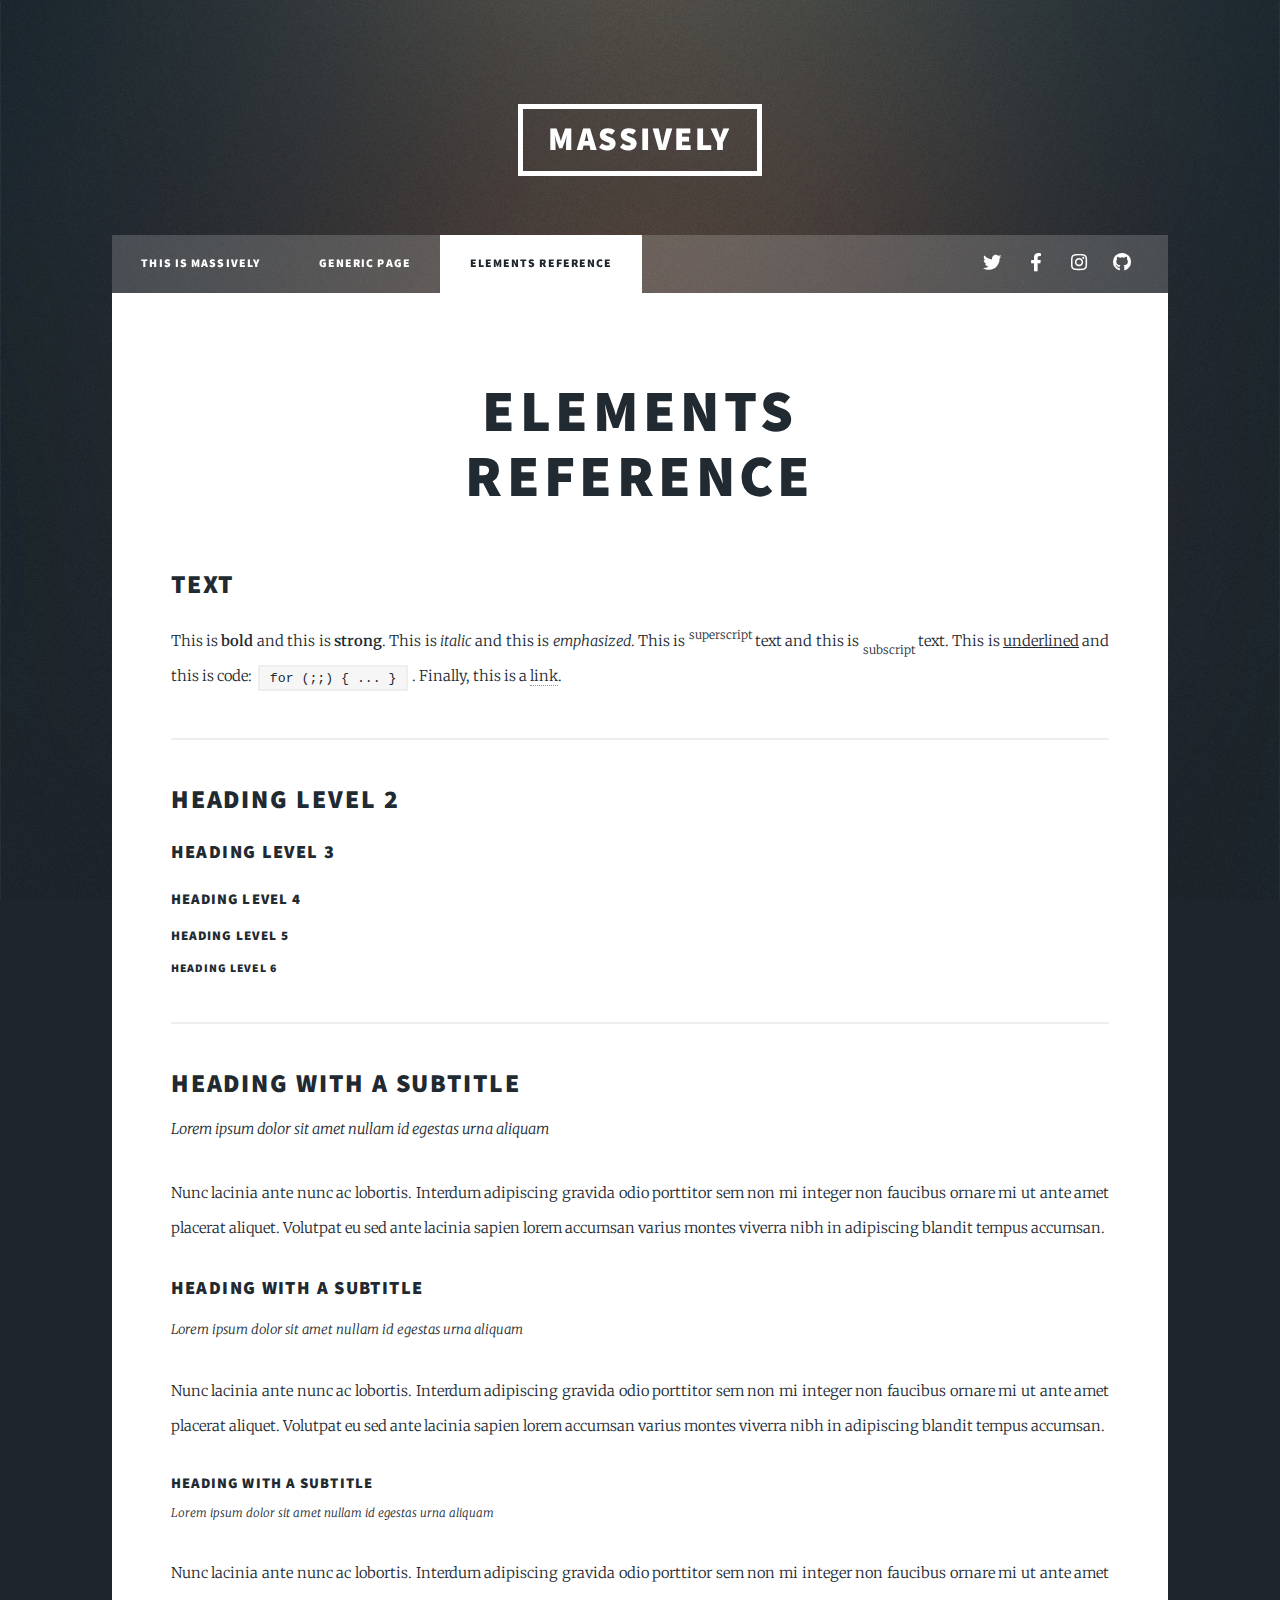
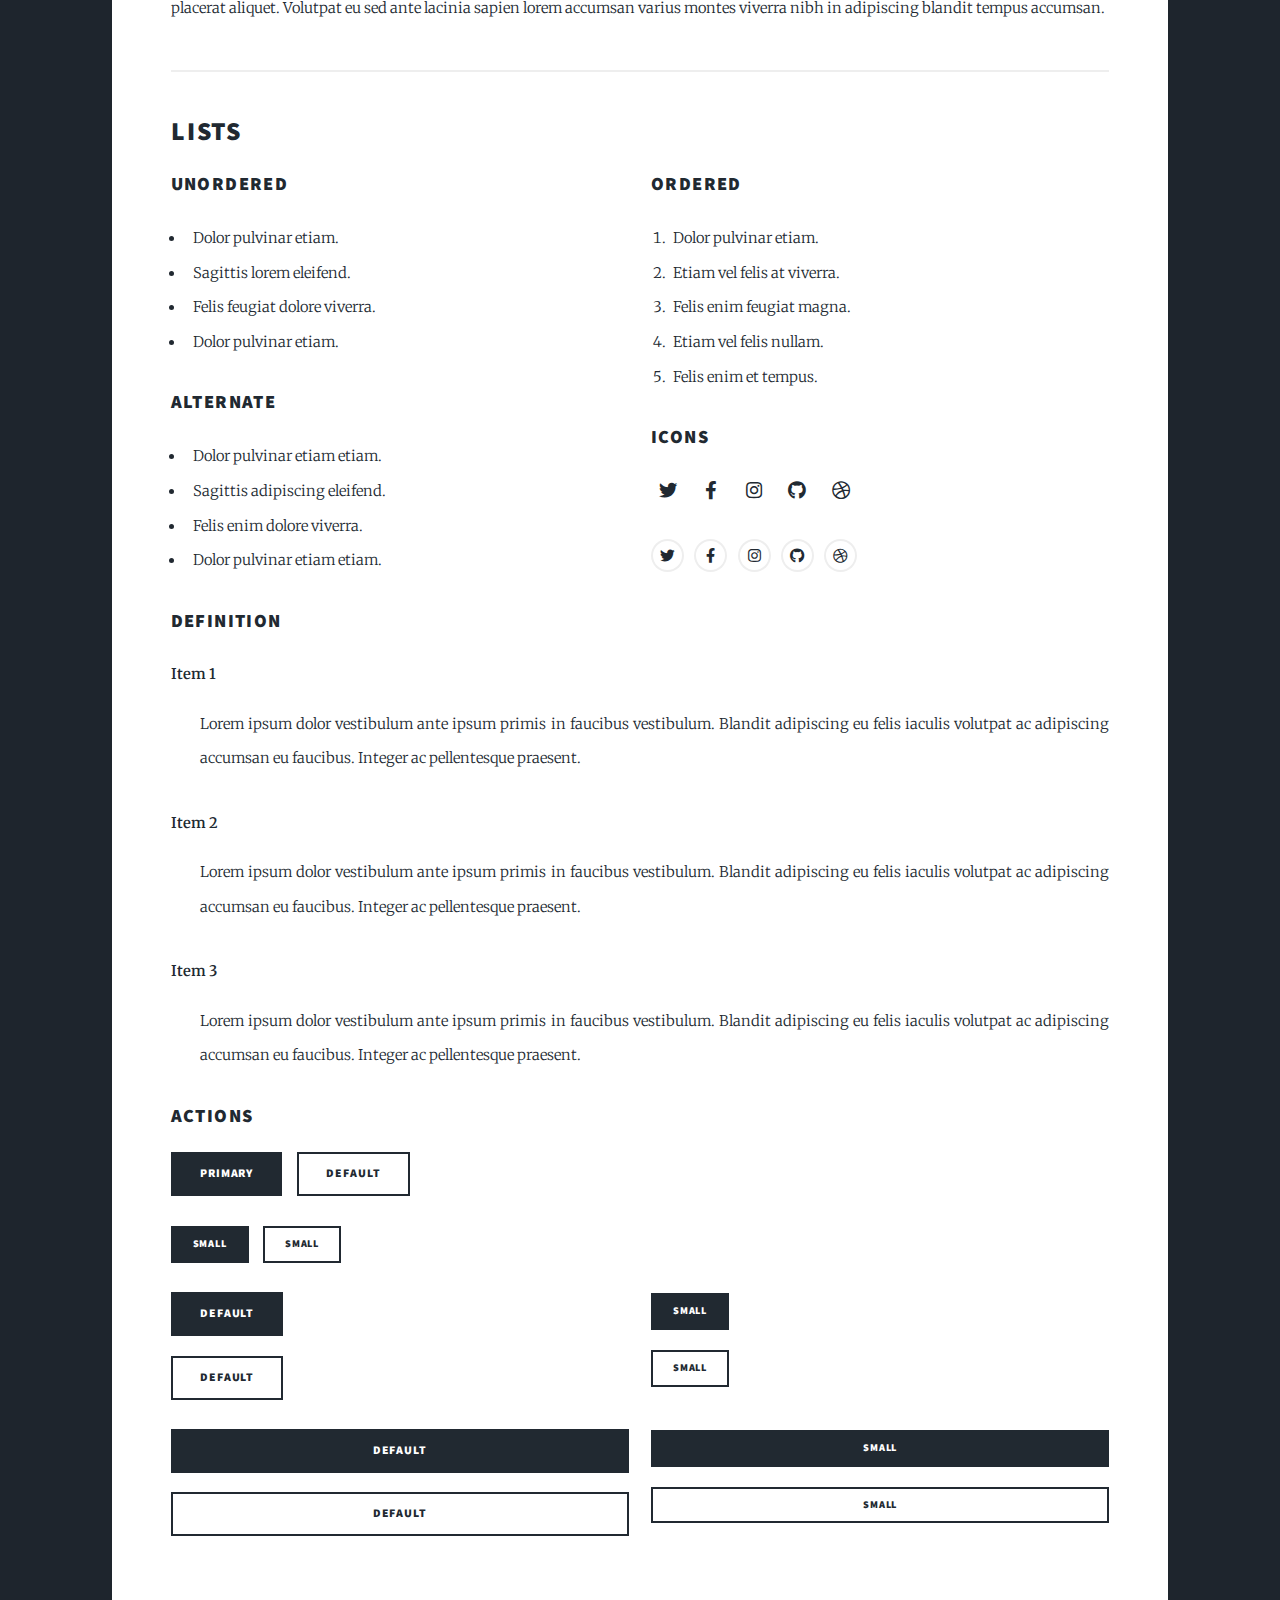
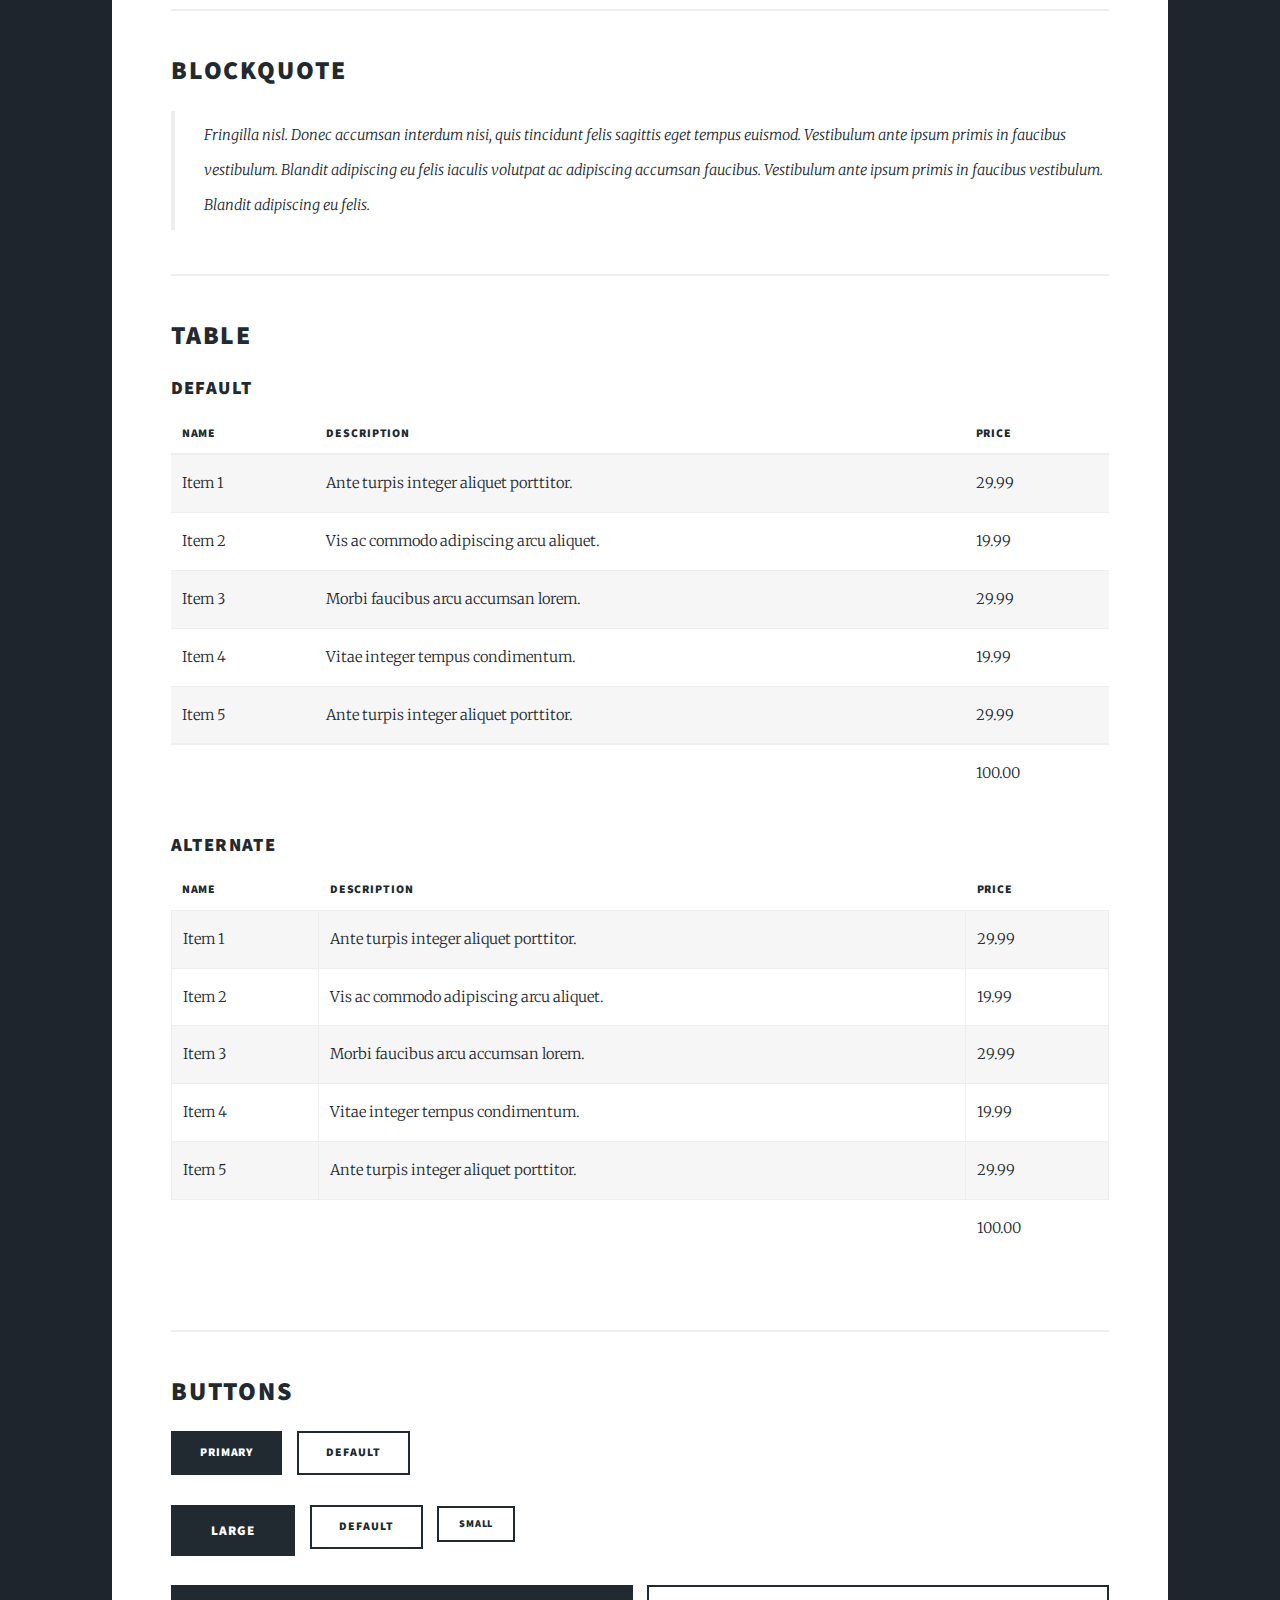
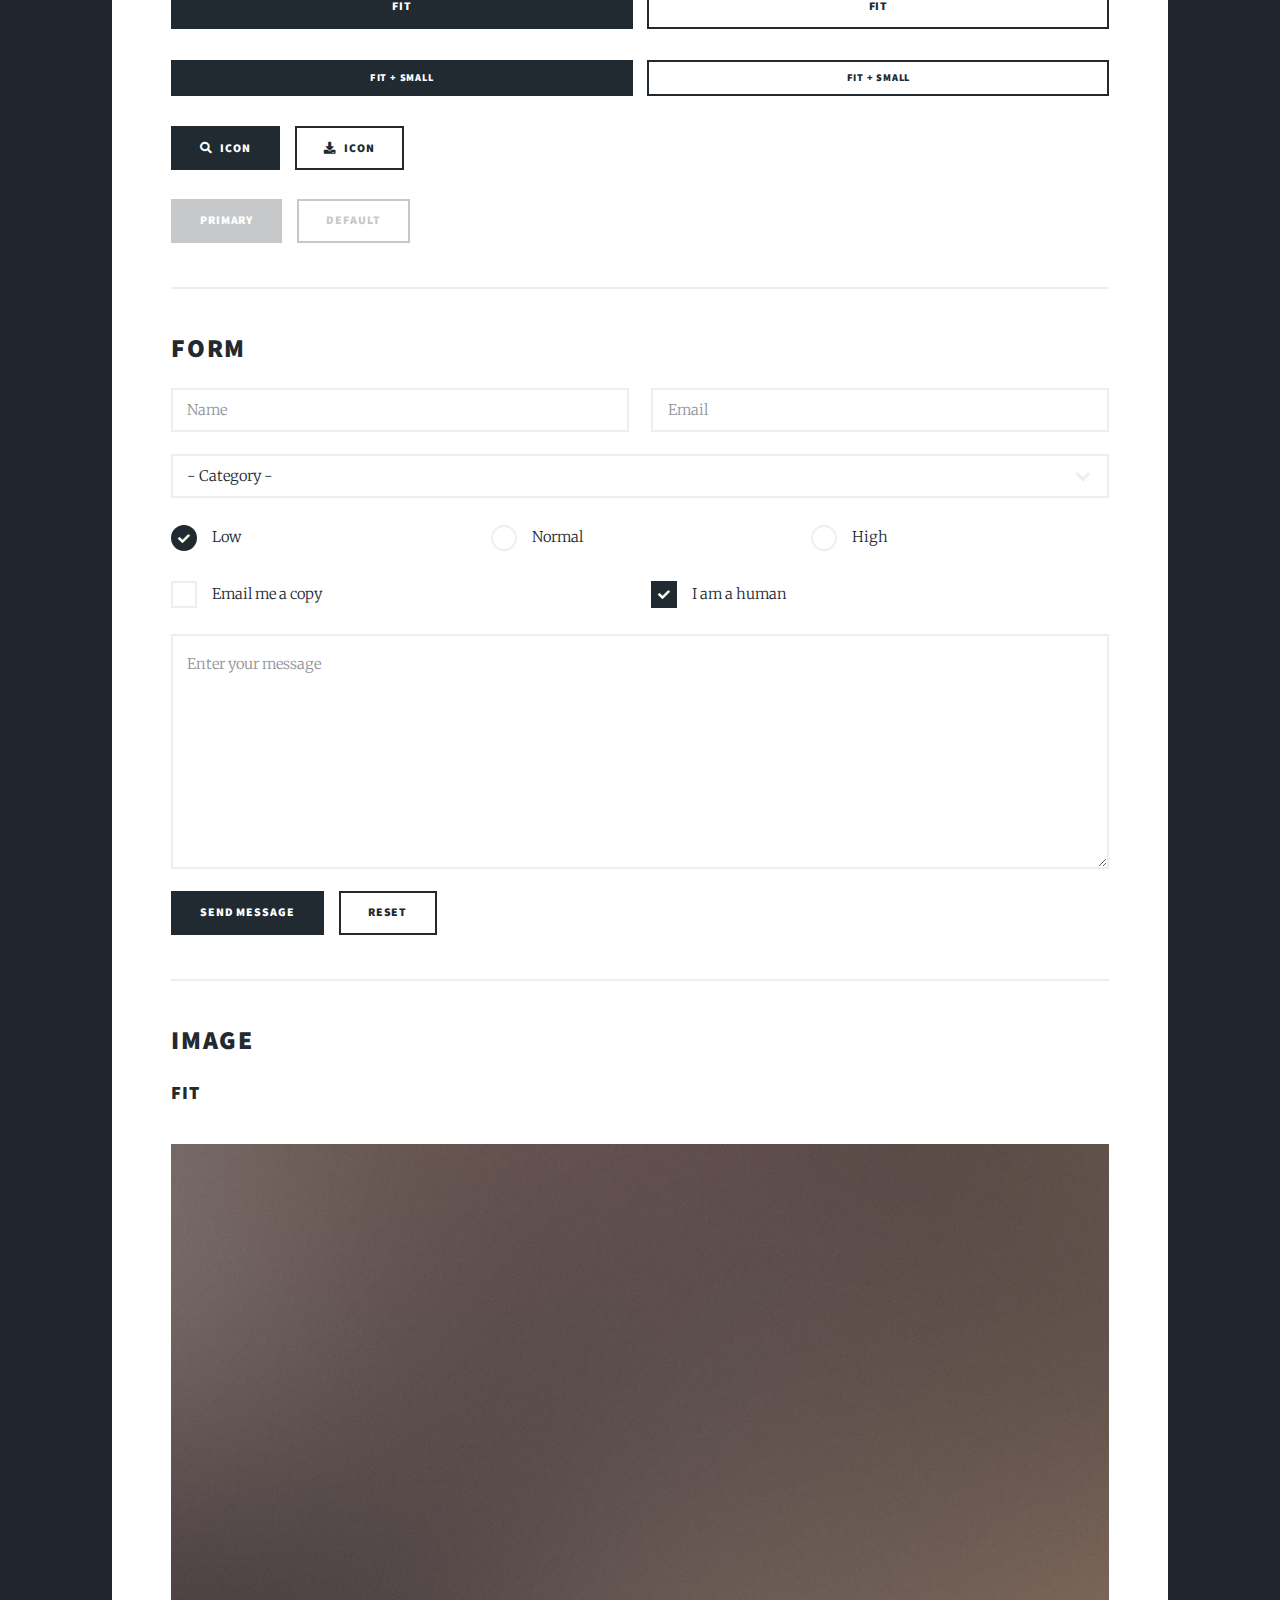
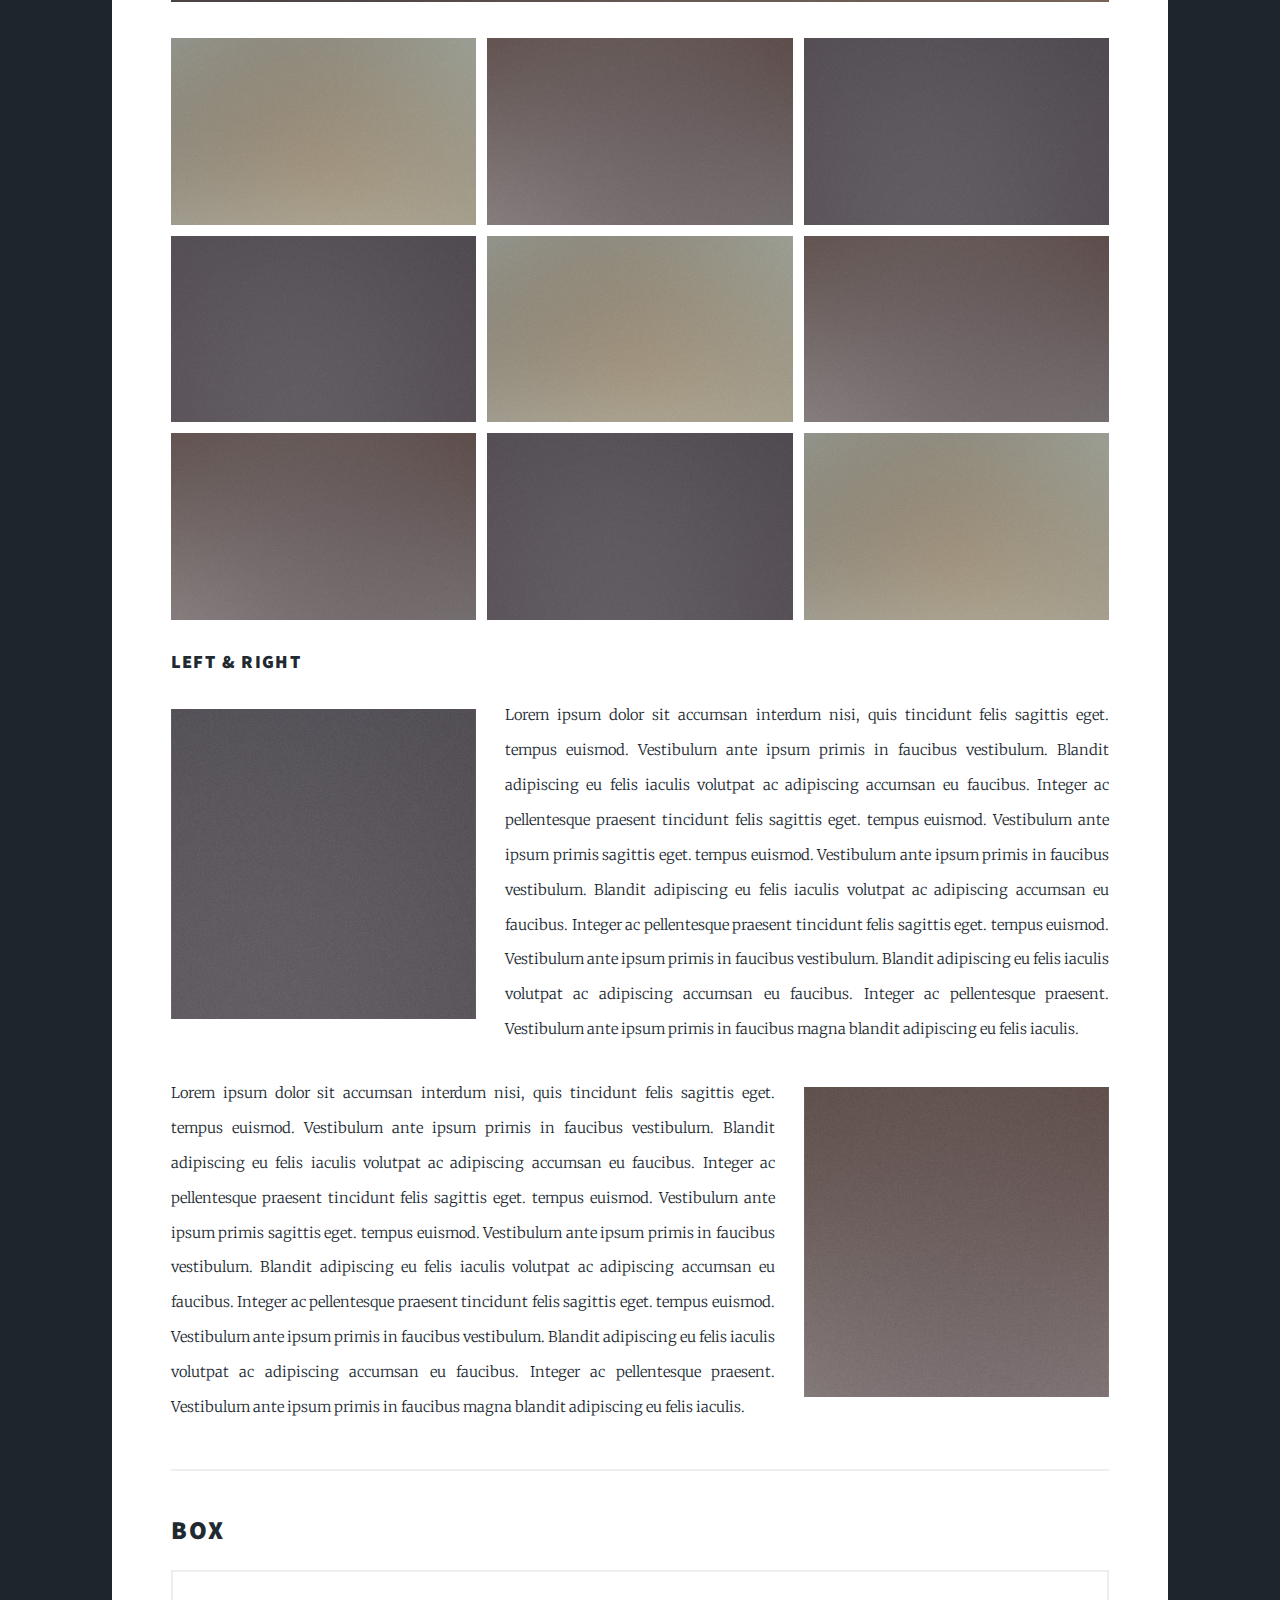
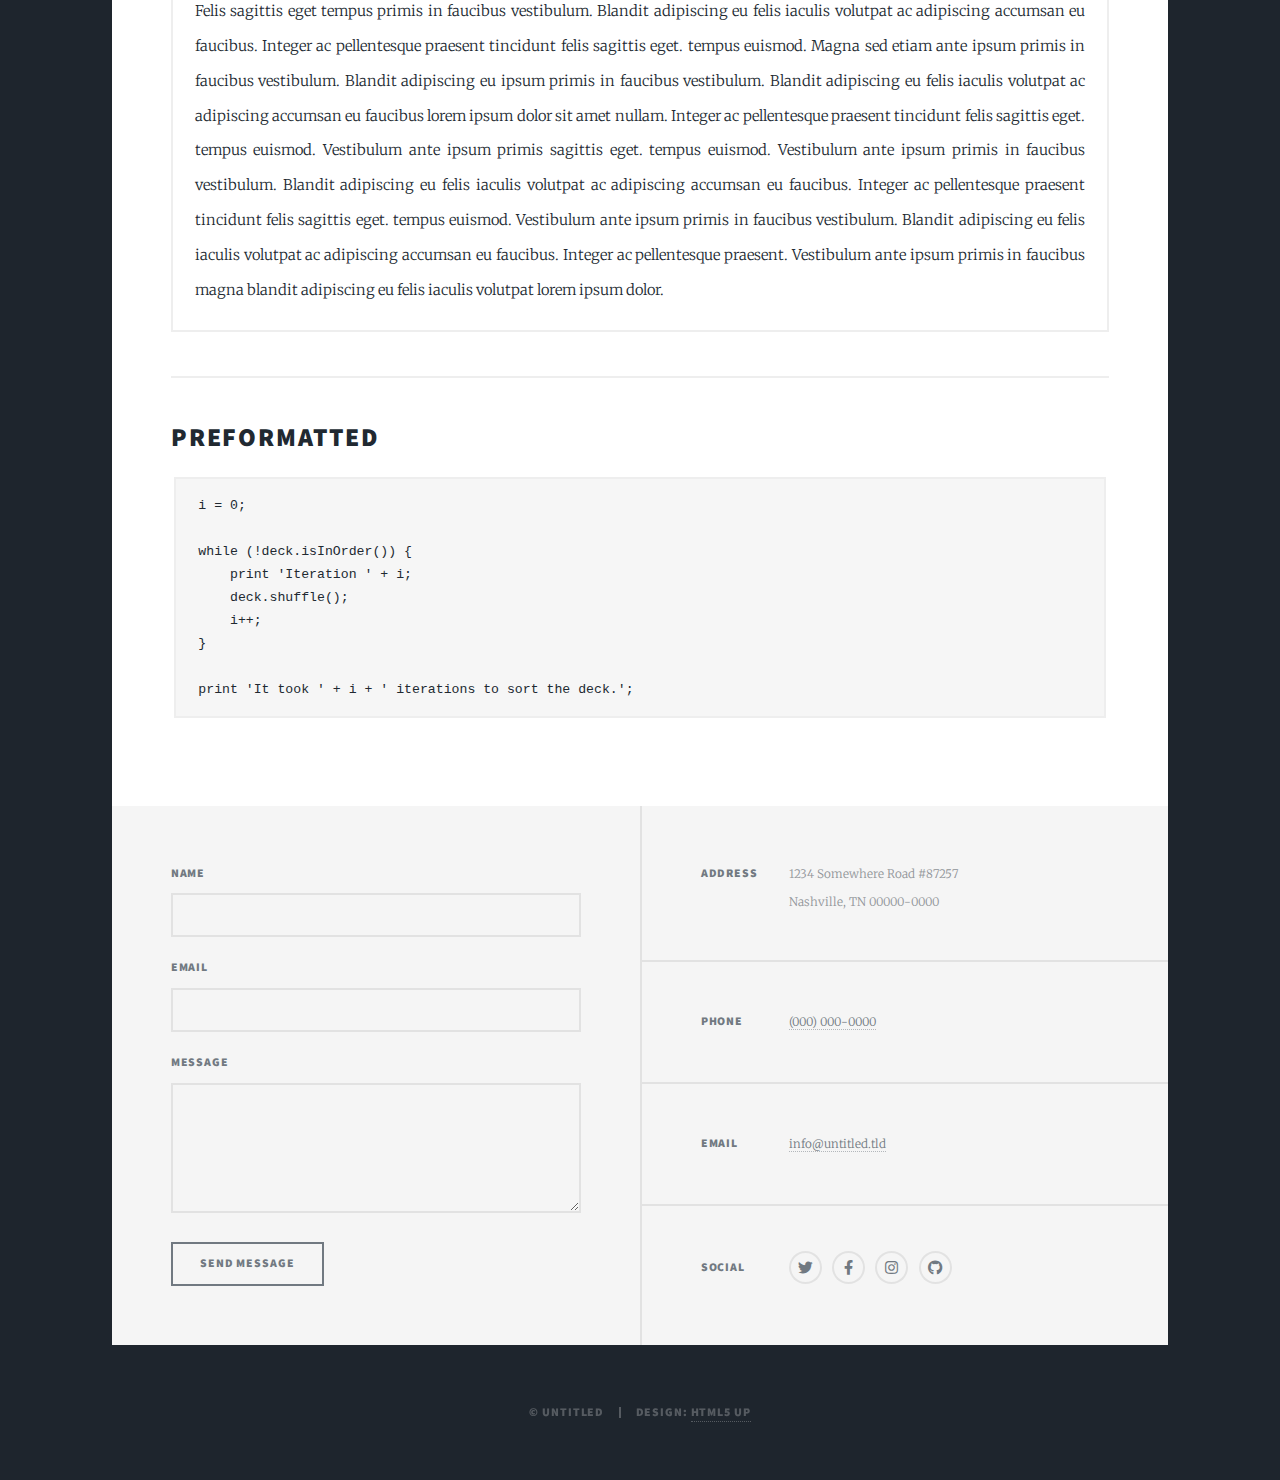
==== elements.html @ 47f7862e "Portfolio" ====
<!DOCTYPE HTML>
<!--
	Massively by HTML5 UP
	html5up.net | @ajlkn
	Free for personal and commercial use under the CCA 3.0 license (html5up.net/license)
-->
<html>
	<head>
		<title>Elements Reference - Massively by HTML5 UP</title>
		<meta charset="utf-8" />
		<meta name="viewport" content="width=device-width, initial-scale=1, user-scalable=no" />
		<link rel="stylesheet" href="assets/css/main.css" />
		<noscript><link rel="stylesheet" href="assets/css/noscript.css" /></noscript>
	</head>
	<body class="is-preload">

		<!-- Wrapper -->
			<div id="wrapper">

				<!-- Header -->
					<header id="header">
						<a href="index.html" class="logo">Massively</a>
					</header>

				<!-- Nav -->
					<nav id="nav">
						<ul class="links">
							<li><a href="index.html">This is Massively</a></li>
							<li><a href="generic.html">Generic Page</a></li>
							<li class="active"><a href="elements.html">Elements Reference</a></li>
						</ul>
						<ul class="icons">
							<li><a href="#" class="icon brands fa-twitter"><span class="label">Twitter</span></a></li>
							<li><a href="#" class="icon brands fa-facebook-f"><span class="label">Facebook</span></a></li>
							<li><a href="#" class="icon brands fa-instagram"><span class="label">Instagram</span></a></li>
							<li><a href="#" class="icon brands fa-github"><span class="label">GitHub</span></a></li>
						</ul>
					</nav>

				<!-- Main -->
					<div id="main">

						<!-- Post -->
							<section class="post">
								<header class="major">
									<h1>Elements<br />
									Reference</h1>
								</header>

								<!-- Text stuff -->
									<h2>Text</h2>
									<p>This is <b>bold</b> and this is <strong>strong</strong>. This is <i>italic</i> and this is <em>emphasized</em>.
									This is <sup>superscript</sup> text and this is <sub>subscript</sub> text.
									This is <u>underlined</u> and this is code: <code>for (;;) { ... }</code>.
									Finally, this is a <a href="#">link</a>.</p>
									<hr />
									<h2>Heading Level 2</h2>
									<h3>Heading Level 3</h3>
									<h4>Heading Level 4</h4>
									<h5>Heading Level 5</h5>
									<h6>Heading Level 6</h6>
									<hr />
									<header>
										<h2>Heading with a Subtitle</h2>
										<p>Lorem ipsum dolor sit amet nullam id egestas urna aliquam</p>
									</header>
									<p>Nunc lacinia ante nunc ac lobortis. Interdum adipiscing gravida odio porttitor sem non mi integer non faucibus ornare mi ut ante amet placerat aliquet. Volutpat eu sed ante lacinia sapien lorem accumsan varius montes viverra nibh in adipiscing blandit tempus accumsan.</p>
									<header>
										<h3>Heading with a Subtitle</h3>
										<p>Lorem ipsum dolor sit amet nullam id egestas urna aliquam</p>
									</header>
									<p>Nunc lacinia ante nunc ac lobortis. Interdum adipiscing gravida odio porttitor sem non mi integer non faucibus ornare mi ut ante amet placerat aliquet. Volutpat eu sed ante lacinia sapien lorem accumsan varius montes viverra nibh in adipiscing blandit tempus accumsan.</p>
									<header>
										<h4>Heading with a Subtitle</h4>
										<p>Lorem ipsum dolor sit amet nullam id egestas urna aliquam</p>
									</header>
									<p>Nunc lacinia ante nunc ac lobortis. Interdum adipiscing gravida odio porttitor sem non mi integer non faucibus ornare mi ut ante amet placerat aliquet. Volutpat eu sed ante lacinia sapien lorem accumsan varius montes viverra nibh in adipiscing blandit tempus accumsan.</p>

									<hr />

								<!-- Lists -->
									<h2>Lists</h2>
									<div class="row">
										<div class="col-6 col-12-small">

											<h3>Unordered</h3>
											<ul>
												<li>Dolor pulvinar etiam.</li>
												<li>Sagittis lorem eleifend.</li>
												<li>Felis feugiat dolore viverra.</li>
												<li>Dolor pulvinar etiam.</li>
											</ul>

											<h3>Alternate</h3>
											<ul class="alt">
												<li>Dolor pulvinar etiam etiam.</li>
												<li>Sagittis adipiscing eleifend.</li>
												<li>Felis enim dolore viverra.</li>
												<li>Dolor pulvinar etiam etiam.</li>
											</ul>

										</div>
										<div class="col-6 col-12-small">

											<h3>Ordered</h3>
											<ol>
												<li>Dolor pulvinar etiam.</li>
												<li>Etiam vel felis at viverra.</li>
												<li>Felis enim feugiat magna.</li>
												<li>Etiam vel felis nullam.</li>
												<li>Felis enim et tempus.</li>
											</ol>

											<h3>Icons</h3>
											<ul class="icons">
												<li><a href="#" class="icon brands fa-twitter"><span class="label">Twitter</span></a></li>
												<li><a href="#" class="icon brands fa-facebook-f"><span class="label">Facebook</span></a></li>
												<li><a href="#" class="icon brands fa-instagram"><span class="label">Instagram</span></a></li>
												<li><a href="#" class="icon brands fa-github"><span class="label">Github</span></a></li>
												<li><a href="#" class="icon brands fa-dribbble"><span class="label">Dribbble</span></a></li>
											</ul>
											<ul class="icons alt">
												<li><a href="#" class="icon brands alt fa-twitter"><span class="label">Twitter</span></a></li>
												<li><a href="#" class="icon brands alt fa-facebook-f"><span class="label">Facebook</span></a></li>
												<li><a href="#" class="icon brands alt fa-instagram"><span class="label">Instagram</span></a></li>
												<li><a href="#" class="icon brands alt fa-github"><span class="label">Github</span></a></li>
												<li><a href="#" class="icon brands alt fa-dribbble"><span class="label">Dribbble</span></a></li>
											</ul>

										</div>
									</div>
									<h3>Definition</h3>
									<dl>
										<dt>Item 1</dt>
										<dd>
											<p>Lorem ipsum dolor vestibulum ante ipsum primis in faucibus vestibulum. Blandit adipiscing eu felis iaculis volutpat ac adipiscing accumsan eu faucibus. Integer ac pellentesque praesent.</p>
										</dd>
										<dt>Item 2</dt>
										<dd>
											<p>Lorem ipsum dolor vestibulum ante ipsum primis in faucibus vestibulum. Blandit adipiscing eu felis iaculis volutpat ac adipiscing accumsan eu faucibus. Integer ac pellentesque praesent.</p>
										</dd>
										<dt>Item 3</dt>
										<dd>
											<p>Lorem ipsum dolor vestibulum ante ipsum primis in faucibus vestibulum. Blandit adipiscing eu felis iaculis volutpat ac adipiscing accumsan eu faucibus. Integer ac pellentesque praesent.</p>
										</dd>
									</dl>

									<h3>Actions</h3>
									<ul class="actions">
										<li><a href="#" class="button primary">Primary</a></li>
										<li><a href="#" class="button">Default</a></li>
									</ul>
									<ul class="actions small">
										<li><a href="#" class="button primary small">Small</a></li>
										<li><a href="#" class="button small">Small</a></li>
									</ul>
									<div class="row">
										<div class="col-6 col-12-small">
											<ul class="actions stacked">
												<li><a href="#" class="button primary">Default</a></li>
												<li><a href="#" class="button">Default</a></li>
											</ul>
										</div>
										<div class="col-6 col-12-small">
											<ul class="actions stacked">
												<li><a href="#" class="button primary small">Small</a></li>
												<li><a href="#" class="button small">Small</a></li>
											</ul>
										</div>
									</div>
									<div class="row">
										<div class="col-6 col-12-small">
											<ul class="actions stacked">
												<li><a href="#" class="button primary fit">Default</a></li>
												<li><a href="#" class="button fit">Default</a></li>
											</ul>
										</div>
										<div class="col-6 col-12-small">
											<ul class="actions stacked">
												<li><a href="#" class="button primary small fit">Small</a></li>
												<li><a href="#" class="button small fit">Small</a></li>
											</ul>
										</div>
									</div>

									<hr />

								<!-- Blockquote -->
									<h2>Blockquote</h2>
									<blockquote>Fringilla nisl. Donec accumsan interdum nisi, quis tincidunt felis sagittis eget tempus euismod. Vestibulum ante ipsum primis in faucibus vestibulum. Blandit adipiscing eu felis iaculis volutpat ac adipiscing accumsan faucibus. Vestibulum ante ipsum primis in faucibus vestibulum. Blandit adipiscing eu felis.</blockquote>

									<hr />

								<!-- Table -->
									<h2>Table</h2>

									<h3>Default</h3>
									<div class="table-wrapper">
										<table>
											<thead>
												<tr>
													<th>Name</th>
													<th>Description</th>
													<th>Price</th>
												</tr>
											</thead>
											<tbody>
												<tr>
													<td>Item 1</td>
													<td>Ante turpis integer aliquet porttitor.</td>
													<td>29.99</td>
												</tr>
												<tr>
													<td>Item 2</td>
													<td>Vis ac commodo adipiscing arcu aliquet.</td>
													<td>19.99</td>
												</tr>
												<tr>
													<td>Item 3</td>
													<td> Morbi faucibus arcu accumsan lorem.</td>
													<td>29.99</td>
												</tr>
												<tr>
													<td>Item 4</td>
													<td>Vitae integer tempus condimentum.</td>
													<td>19.99</td>
												</tr>
												<tr>
													<td>Item 5</td>
													<td>Ante turpis integer aliquet porttitor.</td>
													<td>29.99</td>
												</tr>
											</tbody>
											<tfoot>
												<tr>
													<td colspan="2"></td>
													<td>100.00</td>
												</tr>
											</tfoot>
										</table>
									</div>

									<h3>Alternate</h3>
									<div class="table-wrapper">
										<table class="alt">
											<thead>
												<tr>
													<th>Name</th>
													<th>Description</th>
													<th>Price</th>
												</tr>
											</thead>
											<tbody>
												<tr>
													<td>Item 1</td>
													<td>Ante turpis integer aliquet porttitor.</td>
													<td>29.99</td>
												</tr>
												<tr>
													<td>Item 2</td>
													<td>Vis ac commodo adipiscing arcu aliquet.</td>
													<td>19.99</td>
												</tr>
												<tr>
													<td>Item 3</td>
													<td> Morbi faucibus arcu accumsan lorem.</td>
													<td>29.99</td>
												</tr>
												<tr>
													<td>Item 4</td>
													<td>Vitae integer tempus condimentum.</td>
													<td>19.99</td>
												</tr>
												<tr>
													<td>Item 5</td>
													<td>Ante turpis integer aliquet porttitor.</td>
													<td>29.99</td>
												</tr>
											</tbody>
											<tfoot>
												<tr>
													<td colspan="2"></td>
													<td>100.00</td>
												</tr>
											</tfoot>
										</table>
									</div>

									<hr />

								<!-- Buttons -->
									<h2>Buttons</h2>
									<ul class="actions">
										<li><a href="#" class="button primary">Primary</a></li>
										<li><a href="#" class="button">Default</a></li>
									</ul>
									<ul class="actions">
										<li><a href="#" class="button primary large">Large</a></li>
										<li><a href="#" class="button">Default</a></li>
										<li><a href="#" class="button small">Small</a></li>
									</ul>
									<ul class="actions fit">
										<li><a href="#" class="button primary fit">Fit</a></li>
										<li><a href="#" class="button fit">Fit</a></li>
									</ul>
									<ul class="actions fit small">
										<li><a href="#" class="button primary fit small">Fit + Small</a></li>
										<li><a href="#" class="button fit small">Fit + Small</a></li>
									</ul>
									<ul class="actions">
										<li><a href="#" class="button primary icon solid fa-search">Icon</a></li>
										<li><a href="#" class="button icon solid fa-download">Icon</a></li>
									</ul>
									<ul class="actions">
										<li><span class="button primary disabled">Primary</span></li>
										<li><span class="button disabled">Default</span></li>
									</ul>

									<hr />

								<!-- Form -->
									<h2>Form</h2>

									<form method="post" action="#">
										<div class="row gtr-uniform">
											<div class="col-6 col-12-xsmall">
												<input type="text" name="demo-name" id="demo-name" value="" placeholder="Name" />
											</div>
											<div class="col-6 col-12-xsmall">
												<input type="email" name="demo-email" id="demo-email" value="" placeholder="Email" />
											</div>
											<!-- Break -->
											<div class="col-12">
												<select name="demo-category" id="demo-category">
													<option value="">- Category -</option>
													<option value="1">Manufacturing</option>
													<option value="1">Shipping</option>
													<option value="1">Administration</option>
													<option value="1">Human Resources</option>
												</select>
											</div>
											<!-- Break -->
											<div class="col-4 col-12-small">
												<input type="radio" id="demo-priority-low" name="demo-priority" checked>
												<label for="demo-priority-low">Low</label>
											</div>
											<div class="col-4 col-12-small">
												<input type="radio" id="demo-priority-normal" name="demo-priority">
												<label for="demo-priority-normal">Normal</label>
											</div>
											<div class="col-4 col-12-small">
												<input type="radio" id="demo-priority-high" name="demo-priority">
												<label for="demo-priority-high">High</label>
											</div>
											<!-- Break -->
											<div class="col-6 col-12-small">
												<input type="checkbox" id="demo-copy" name="demo-copy">
												<label for="demo-copy">Email me a copy</label>
											</div>
											<div class="col-6 col-12-small">
												<input type="checkbox" id="demo-human" name="demo-human" checked>
												<label for="demo-human">I am a human</label>
											</div>
											<!-- Break -->
											<div class="col-12">
												<textarea name="demo-message" id="demo-message" placeholder="Enter your message" rows="6"></textarea>
											</div>
											<!-- Break -->
											<div class="col-12">
												<ul class="actions">
													<li><input type="submit" value="Send Message" class="primary" /></li>
													<li><input type="reset" value="Reset" /></li>
												</ul>
											</div>
										</div>
									</form>

									<hr />

								<!-- Image -->
									<h2>Image</h2>

									<h3>Fit</h3>
									<span class="image fit"><img src="images/pic01.jpg" alt="" /></span>
									<div class="box alt">
										<div class="row gtr-50 gtr-uniform">
											<div class="col-4"><span class="image fit"><img src="images/pic02.jpg" alt="" /></span></div>
											<div class="col-4"><span class="image fit"><img src="images/pic03.jpg" alt="" /></span></div>
											<div class="col-4"><span class="image fit"><img src="images/pic04.jpg" alt="" /></span></div>
											<!-- Break -->
											<div class="col-4"><span class="image fit"><img src="images/pic04.jpg" alt="" /></span></div>
											<div class="col-4"><span class="image fit"><img src="images/pic02.jpg" alt="" /></span></div>
											<div class="col-4"><span class="image fit"><img src="images/pic03.jpg" alt="" /></span></div>
											<!-- Break -->
											<div class="col-4"><span class="image fit"><img src="images/pic03.jpg" alt="" /></span></div>
											<div class="col-4"><span class="image fit"><img src="images/pic04.jpg" alt="" /></span></div>
											<div class="col-4"><span class="image fit"><img src="images/pic02.jpg" alt="" /></span></div>
										</div>
									</div>

									<h3>Left &amp; Right</h3>
									<p><span class="image left"><img src="images/pic08.jpg" alt="" /></span>Lorem ipsum dolor sit accumsan interdum nisi, quis tincidunt felis sagittis eget. tempus euismod. Vestibulum ante ipsum primis in faucibus vestibulum. Blandit adipiscing eu felis iaculis volutpat ac adipiscing accumsan eu faucibus. Integer ac pellentesque praesent tincidunt felis sagittis eget. tempus euismod. Vestibulum ante ipsum primis sagittis eget. tempus euismod. Vestibulum ante ipsum primis in faucibus vestibulum. Blandit adipiscing eu felis iaculis volutpat ac adipiscing accumsan eu faucibus. Integer ac pellentesque praesent tincidunt felis sagittis eget. tempus euismod. Vestibulum ante ipsum primis in faucibus vestibulum. Blandit adipiscing eu felis iaculis volutpat ac adipiscing accumsan eu faucibus. Integer ac pellentesque praesent. Vestibulum ante ipsum primis in faucibus magna blandit adipiscing eu felis iaculis.</p>
									<p><span class="image right"><img src="images/pic09.jpg" alt="" /></span>Lorem ipsum dolor sit accumsan interdum nisi, quis tincidunt felis sagittis eget. tempus euismod. Vestibulum ante ipsum primis in faucibus vestibulum. Blandit adipiscing eu felis iaculis volutpat ac adipiscing accumsan eu faucibus. Integer ac pellentesque praesent tincidunt felis sagittis eget. tempus euismod. Vestibulum ante ipsum primis sagittis eget. tempus euismod. Vestibulum ante ipsum primis in faucibus vestibulum. Blandit adipiscing eu felis iaculis volutpat ac adipiscing accumsan eu faucibus. Integer ac pellentesque praesent tincidunt felis sagittis eget. tempus euismod. Vestibulum ante ipsum primis in faucibus vestibulum. Blandit adipiscing eu felis iaculis volutpat ac adipiscing accumsan eu faucibus. Integer ac pellentesque praesent. Vestibulum ante ipsum primis in faucibus magna blandit adipiscing eu felis iaculis.</p>

									<hr />

								<!-- Box -->
									<h2>Box</h2>
									<div class="box">
										<p>Felis sagittis eget tempus primis in faucibus vestibulum. Blandit adipiscing eu felis iaculis volutpat ac adipiscing accumsan eu faucibus. Integer ac pellentesque praesent tincidunt felis sagittis eget. tempus euismod. Magna sed etiam ante ipsum primis in faucibus vestibulum. Blandit adipiscing eu ipsum primis in faucibus vestibulum. Blandit adipiscing eu felis iaculis volutpat ac adipiscing accumsan eu faucibus lorem ipsum dolor sit amet nullam. Integer ac pellentesque praesent tincidunt felis sagittis eget. tempus euismod. Vestibulum ante ipsum primis sagittis eget. tempus euismod. Vestibulum ante ipsum primis in faucibus vestibulum. Blandit adipiscing eu felis iaculis volutpat ac adipiscing accumsan eu faucibus. Integer ac pellentesque praesent tincidunt felis sagittis eget. tempus euismod. Vestibulum ante ipsum primis in faucibus vestibulum. Blandit adipiscing eu felis iaculis volutpat ac adipiscing accumsan eu faucibus. Integer ac pellentesque praesent. Vestibulum ante ipsum primis in faucibus magna blandit adipiscing eu felis iaculis volutpat lorem ipsum dolor.</p>
									</div>

									<hr />

								<!-- Preformatted Code -->
									<h2>Preformatted</h2>
									<pre><code>i = 0;

while (!deck.isInOrder()) {
    print 'Iteration ' + i;
    deck.shuffle();
    i++;
}

print 'It took ' + i + ' iterations to sort the deck.';
</code></pre>

							</section>

					</div>

				<!-- Footer -->
					<footer id="footer">
						<section>
							<form method="post" action="#">
								<div class="fields">
									<div class="field">
										<label for="name">Name</label>
										<input type="text" name="name" id="name" />
									</div>
									<div class="field">
										<label for="email">Email</label>
										<input type="text" name="email" id="email" />
									</div>
									<div class="field">
										<label for="message">Message</label>
										<textarea name="message" id="message" rows="3"></textarea>
									</div>
								</div>
								<ul class="actions">
									<li><input type="submit" value="Send Message" /></li>
								</ul>
							</form>
						</section>
						<section class="split contact">
							<section class="alt">
								<h3>Address</h3>
								<p>1234 Somewhere Road #87257<br />
								Nashville, TN 00000-0000</p>
							</section>
							<section>
								<h3>Phone</h3>
								<p><a href="#">(000) 000-0000</a></p>
							</section>
							<section>
								<h3>Email</h3>
								<p><a href="#">info@untitled.tld</a></p>
							</section>
							<section>
								<h3>Social</h3>
								<ul class="icons alt">
									<li><a href="#" class="icon brands alt fa-twitter"><span class="label">Twitter</span></a></li>
									<li><a href="#" class="icon brands alt fa-facebook-f"><span class="label">Facebook</span></a></li>
									<li><a href="#" class="icon brands alt fa-instagram"><span class="label">Instagram</span></a></li>
									<li><a href="#" class="icon brands alt fa-github"><span class="label">GitHub</span></a></li>
								</ul>
							</section>
						</section>
					</footer>

				<!-- Copyright -->
					<div id="copyright">
						<ul><li>&copy; Untitled</li><li>Design: <a href="https://html5up.net">HTML5 UP</a></li></ul>
					</div>

			</div>

		<!-- Scripts -->
			<script src="assets/js/jquery.min.js"></script>
			<script src="assets/js/jquery.scrollex.min.js"></script>
			<script src="assets/js/jquery.scrolly.min.js"></script>
			<script src="assets/js/browser.min.js"></script>
			<script src="assets/js/breakpoints.min.js"></script>
			<script src="assets/js/util.js"></script>
			<script src="assets/js/main.js"></script>

	</body>
</html>
---- assets/css/main.css ----
@import url(fontawesome-all.min.css);
@import url("https://fonts.googleapis.com/css?family=Merriweather:300,700,300italic,700italic|Source+Sans+Pro:900");

/*
	Massively by HTML5 UP
	html5up.net | @ajlkn
	Free for personal and commercial use under the CCA 3.0 license (html5up.net/license)
*/

html, body, div, span, applet, object,
iframe, h1, h2, h3, h4, h5, h6, p, blockquote,
pre, a, abbr, acronym, address, big, cite,
code, del, dfn, em, img, ins, kbd, q, s, samp,
small, strike, strong, sub, sup, tt, var, b,
u, i, center, dl, dt, dd, ol, ul, li, fieldset,
form, label, legend, table, caption, tbody,
tfoot, thead, tr, th, td, article, aside,
canvas, details, embed, figure, figcaption,
footer, header, hgroup, menu, nav, output, ruby,
section, summary, time, mark, audio, video {
	margin: 0;
	padding: 0;
	border: 0;
	font-size: 100%;
	font: inherit;
	vertical-align: baseline;}

article, aside, details, figcaption, figure,
footer, header, hgroup, menu, nav, section {
	display: block;}

body {
	line-height: 1;
}

ol, ul {
	list-style: none;
}

blockquote, q {
	quotes: none;
}

	blockquote:before, blockquote:after, q:before, q:after {
		content: '';
		content: none;
	}

table {
	border-collapse: collapse;
	border-spacing: 0;
}

body {
	-webkit-text-size-adjust: none;
}

mark {
	background-color: transparent;
	color: inherit;
}

input::-moz-focus-inner {
	border: 0;
	padding: 0;
}

input, select, textarea {
	-moz-appearance: none;
	-webkit-appearance: none;
	-ms-appearance: none;
	appearance: none;
}

/* Basic */

	@-ms-viewport {
		width: device-width;
	}

	body {
		-ms-overflow-style: scrollbar;
	}

	@media screen and (max-width: 480px) {

		html, body {
			min-width: 320px;
		}

	}

	html {
		box-sizing: border-box;
	}

	*, *:before, *:after {
		box-sizing: inherit;
	}

	body {
		background-color: #1e252d;
	}

		body.is-preload *, body.is-preload *:before, body.is-preload *:after {
			-moz-animation: none !important;
			-webkit-animation: none !important;
			-ms-animation: none !important;
			animation: none !important;
			-moz-transition: none !important;
			-webkit-transition: none !important;
			-ms-transition: none !important;
			transition: none !important;
		}

/* Type */

	html {
		font-size: 16pt;
	}

		@media screen and (max-width: 1680px) {

			html {
				font-size: 12pt;
			}

		}

		@media screen and (max-width: 1280px) {

			html {
				font-size: 11pt;
			}

		}

		@media screen and (max-width: 360px) {

			html {
				font-size: 10pt;
			}

		}

	body {
		color: #212931;
	}

	body, input, select, textarea {
		font-family: "Merriweather", Georgia, serif;
		font-weight: 300;
		font-size: 1rem;
		line-height: 2.375;
	}

	a {
		-moz-transition: color 0.2s ease-in-out, background-color 0.2s ease-in-out, border-color 0.2s ease-in-out, box-shadow 0.2s ease-in-out;
		-webkit-transition: color 0.2s ease-in-out, background-color 0.2s ease-in-out, border-color 0.2s ease-in-out, box-shadow 0.2s ease-in-out;
		-ms-transition: color 0.2s ease-in-out, background-color 0.2s ease-in-out, border-color 0.2s ease-in-out, box-shadow 0.2s ease-in-out;
		transition: color 0.2s ease-in-out, background-color 0.2s ease-in-out, border-color 0.2s ease-in-out, box-shadow 0.2s ease-in-out;
		border-bottom: dotted 1px;
		text-decoration: none;
	}

		a:hover {
			border-bottom-color: transparent;
		}

	strong, b {
		font-weight: 600;
	}

	em, i {
		font-style: italic;
	}

	p {
		text-align: justify;
		margin: 0 0 2rem 0;
	}

	h1, h2, h3, h4, h5, h6 {
		font-family: "Source Sans Pro", Helvetica, sans-serif;
		font-weight: 900;
		line-height: 1.5;
		letter-spacing: 0.075em;
		text-transform: uppercase;
		margin: 0 0 1rem 0;
	}

		h1 a, h2 a, h3 a, h4 a, h5 a, h6 a {
			border-bottom: 0;
			color: inherit;
			text-decoration: none;
		}

	h1 {
		font-size: 4rem;
		line-height: 1.1;
		margin: 0 0 2rem 0;
	}

	h2 {
		font-size: 1.75rem;
		line-height: 1.3;
		margin: 0 0 1.5rem 0;
	}

	h3 {
		font-size: 1.25rem;
		margin: 0 0 1.5rem 0;
	}

	h4 {
		font-size: 1rem;
	}

	h5 {
		font-size: 0.9rem;
	}

	h6 {
		font-size: 0.8rem;
	}

	sub {
		font-size: 0.8rem;
		position: relative;
		top: 0.5rem;
	}

	sup {
		font-size: 0.8rem;
		position: relative;
		top: -0.5rem;
	}

	blockquote {
		border-left: solid 4px;
		font-style: italic;
		margin: 0 0 2rem 0;
		padding: 0.5rem 0 0.5rem 2rem;
	}

	code {
		border: solid 2px;
		font-family: "Courier New", monospace;
		font-size: 0.9rem;
		margin: 0 0.25rem;
		padding: 0.25rem 0.65rem;
	}

	pre {
		-webkit-overflow-scrolling: touch;
		font-family: "Courier New", monospace;
		font-size: 0.9rem;
		margin: 0 0 2rem 0;
	}

		pre code {
			display: block;
			line-height: 1.75;
			padding: 1rem 1.5rem;
			overflow-x: auto;
		}

	hr {
		border: 0;
		border-bottom: solid 2px;
		margin: 3rem 0;
	}

		hr.major {
			margin: 5rem 0;
		}

	.align-left {
		text-align: left;
	}

	.align-center {
		text-align: center;
	}

	.align-right {
		text-align: right;
	}

	input, select, textarea {
		color: #212931;
	}

	a {
		color: #212931;
		border-bottom-color: rgba(33, 41, 49, 0.5);
	}

		a:hover {
			border-bottom-color: transparent;
			color: #18bfef !important;
		}

	strong, b {
		color: #212931;
	}

	h1, h2, h3, h4, h5, h6 {
		color: #212931;
	}

	blockquote {
		border-left-color: #eeeeee;
	}

	code {
		background: rgba(220, 220, 220, 0.25);
		border-color: #eeeeee;
	}

	hr {
		border-bottom-color: #eeeeee;
	}

/* Row */

	.row {
		display: flex;
		flex-wrap: wrap;
		box-sizing: border-box;
		align-items: stretch;
	}

		.row > * {
			box-sizing: border-box;
		}

		.row.gtr-uniform > * > :last-child {
			margin-bottom: 0;
		}

		.row.aln-left {
			justify-content: flex-start;
		}

		.row.aln-center {
			justify-content: center;
		}

		.row.aln-right {
			justify-content: flex-end;
		}

		.row.aln-top {
			align-items: flex-start;
		}

		.row.aln-middle {
			align-items: center;
		}

		.row.aln-bottom {
			align-items: flex-end;
		}

		.row > .imp {
			order: -1;
		}

		.row > .col-1 {
			width: 8.33333%;
		}

		.row > .off-1 {
			margin-left: 8.33333%;
		}

		.row > .col-2 {
			width: 16.66667%;
		}

		.row > .off-2 {
			margin-left: 16.66667%;
		}

		.row > .col-3 {
			width: 25%;
		}

		.row > .off-3 {
			margin-left: 25%;
		}

		.row > .col-4 {
			width: 33.33333%;
		}

		.row > .off-4 {
			margin-left: 33.33333%;
		}

		.row > .col-5 {
			width: 41.66667%;
		}

		.row > .off-5 {
			margin-left: 41.66667%;
		}

		.row > .col-6 {
			width: 50%;
		}

		.row > .off-6 {
			margin-left: 50%;
		}

		.row > .col-7 {
			width: 58.33333%;
		}

		.row > .off-7 {
			margin-left: 58.33333%;
		}

		.row > .col-8 {
			width: 66.66667%;
		}

		.row > .off-8 {
			margin-left: 66.66667%;
		}

		.row > .col-9 {
			width: 75%;
		}

		.row > .off-9 {
			margin-left: 75%;
		}

		.row > .col-10 {
			width: 83.33333%;
		}

		.row > .off-10 {
			margin-left: 83.33333%;
		}

		.row > .col-11 {
			width: 91.66667%;
		}

		.row > .off-11 {
			margin-left: 91.66667%;
		}

		.row > .col-12 {
			width: 100%;
		}

		.row > .off-12 {
			margin-left: 100%;
		}

		.row.gtr-0 {
			margin-top: 0;
			margin-left: 0rem;
		}

			.row.gtr-0 > * {
				padding: 0 0 0 0rem;
			}

			.row.gtr-0.gtr-uniform {
				margin-top: 0rem;
			}

				.row.gtr-0.gtr-uniform > * {
					padding-top: 0rem;
				}

		.row.gtr-25 {
			margin-top: 0;
			margin-left: -0.375rem;
		}

			.row.gtr-25 > * {
				padding: 0 0 0 0.375rem;
			}

			.row.gtr-25.gtr-uniform {
				margin-top: -0.375rem;
			}

				.row.gtr-25.gtr-uniform > * {
					padding-top: 0.375rem;
				}

		.row.gtr-50 {
			margin-top: 0;
			margin-left: -0.75rem;
		}

			.row.gtr-50 > * {
				padding: 0 0 0 0.75rem;
			}

			.row.gtr-50.gtr-uniform {
				margin-top: -0.75rem;
			}

				.row.gtr-50.gtr-uniform > * {
					padding-top: 0.75rem;
				}

		.row {
			margin-top: 0;
			margin-left: -1.5rem;
		}

			.row > * {
				padding: 0 0 0 1.5rem;
			}

			.row.gtr-uniform {
				margin-top: -1.5rem;
			}

				.row.gtr-uniform > * {
					padding-top: 1.5rem;
				}

		.row.gtr-150 {
			margin-top: 0;
			margin-left: -2.25rem;
		}

			.row.gtr-150 > * {
				padding: 0 0 0 2.25rem;
			}

			.row.gtr-150.gtr-uniform {
				margin-top: -2.25rem;
			}

				.row.gtr-150.gtr-uniform > * {
					padding-top: 2.25rem;
				}

		.row.gtr-200 {
			margin-top: 0;
			margin-left: -3rem;
		}

			.row.gtr-200 > * {
				padding: 0 0 0 3rem;
			}

			.row.gtr-200.gtr-uniform {
				margin-top: -3rem;
			}

				.row.gtr-200.gtr-uniform > * {
					padding-top: 3rem;
				}

		@media screen and (max-width: 1680px) {

			.row {
				display: flex;
				flex-wrap: wrap;
				box-sizing: border-box;
				align-items: stretch;
			}

				.row > * {
					box-sizing: border-box;
				}

				.row.gtr-uniform > * > :last-child {
					margin-bottom: 0;
				}

				.row.aln-left {
					justify-content: flex-start;
				}

				.row.aln-center {
					justify-content: center;
				}

				.row.aln-right {
					justify-content: flex-end;
				}

				.row.aln-top {
					align-items: flex-start;
				}

				.row.aln-middle {
					align-items: center;
				}

				.row.aln-bottom {
					align-items: flex-end;
				}

				.row > .imp-xlarge {
					order: -1;
				}

				.row > .col-1-xlarge {
					width: 8.33333%;
				}

				.row > .off-1-xlarge {
					margin-left: 8.33333%;
				}

				.row > .col-2-xlarge {
					width: 16.66667%;
				}

				.row > .off-2-xlarge {
					margin-left: 16.66667%;
				}

				.row > .col-3-xlarge {
					width: 25%;
				}

				.row > .off-3-xlarge {
					margin-left: 25%;
				}

				.row > .col-4-xlarge {
					width: 33.33333%;
				}

				.row > .off-4-xlarge {
					margin-left: 33.33333%;
				}

				.row > .col-5-xlarge {
					width: 41.66667%;
				}

				.row > .off-5-xlarge {
					margin-left: 41.66667%;
				}

				.row > .col-6-xlarge {
					width: 50%;
				}

				.row > .off-6-xlarge {
					margin-left: 50%;
				}

				.row > .col-7-xlarge {
					width: 58.33333%;
				}

				.row > .off-7-xlarge {
					margin-left: 58.33333%;
				}

				.row > .col-8-xlarge {
					width: 66.66667%;
				}

				.row > .off-8-xlarge {
					margin-left: 66.66667%;
				}

				.row > .col-9-xlarge {
					width: 75%;
				}

				.row > .off-9-xlarge {
					margin-left: 75%;
				}

				.row > .col-10-xlarge {
					width: 83.33333%;
				}

				.row > .off-10-xlarge {
					margin-left: 83.33333%;
				}

				.row > .col-11-xlarge {
					width: 91.66667%;
				}

				.row > .off-11-xlarge {
					margin-left: 91.66667%;
				}

				.row > .col-12-xlarge {
					width: 100%;
				}

				.row > .off-12-xlarge {
					margin-left: 100%;
				}

				.row.gtr-0 {
					margin-top: 0;
					margin-left: 0rem;
				}

					.row.gtr-0 > * {
						padding: 0 0 0 0rem;
					}

					.row.gtr-0.gtr-uniform {
						margin-top: 0rem;
					}

						.row.gtr-0.gtr-uniform > * {
							padding-top: 0rem;
						}

				.row.gtr-25 {
					margin-top: 0;
					margin-left: -0.375rem;
				}

					.row.gtr-25 > * {
						padding: 0 0 0 0.375rem;
					}

					.row.gtr-25.gtr-uniform {
						margin-top: -0.375rem;
					}

						.row.gtr-25.gtr-uniform > * {
							padding-top: 0.375rem;
						}

				.row.gtr-50 {
					margin-top: 0;
					margin-left: -0.75rem;
				}

					.row.gtr-50 > * {
						padding: 0 0 0 0.75rem;
					}

					.row.gtr-50.gtr-uniform {
						margin-top: -0.75rem;
					}

						.row.gtr-50.gtr-uniform > * {
							padding-top: 0.75rem;
						}

				.row {
					margin-top: 0;
					margin-left: -1.5rem;
				}

					.row > * {
						padding: 0 0 0 1.5rem;
					}

					.row.gtr-uniform {
						margin-top: -1.5rem;
					}

						.row.gtr-uniform > * {
							padding-top: 1.5rem;
						}

				.row.gtr-150 {
					margin-top: 0;
					margin-left: -2.25rem;
				}

					.row.gtr-150 > * {
						padding: 0 0 0 2.25rem;
					}

					.row.gtr-150.gtr-uniform {
						margin-top: -2.25rem;
					}

						.row.gtr-150.gtr-uniform > * {
							padding-top: 2.25rem;
						}

				.row.gtr-200 {
					margin-top: 0;
					margin-left: -3rem;
				}

					.row.gtr-200 > * {
						padding: 0 0 0 3rem;
					}

					.row.gtr-200.gtr-uniform {
						margin-top: -3rem;
					}

						.row.gtr-200.gtr-uniform > * {
							padding-top: 3rem;
						}

		}

		@media screen and (max-width: 1280px) {

			.row {
				display: flex;
				flex-wrap: wrap;
				box-sizing: border-box;
				align-items: stretch;
			}

				.row > * {
					box-sizing: border-box;
				}

				.row.gtr-uniform > * > :last-child {
					margin-bottom: 0;
				}

				.row.aln-left {
					justify-content: flex-start;
				}

				.row.aln-center {
					justify-content: center;
				}

				.row.aln-right {
					justify-content: flex-end;
				}

				.row.aln-top {
					align-items: flex-start;
				}

				.row.aln-middle {
					align-items: center;
				}

				.row.aln-bottom {
					align-items: flex-end;
				}

				.row > .imp-large {
					order: -1;
				}

				.row > .col-1-large {
					width: 8.33333%;
				}

				.row > .off-1-large {
					margin-left: 8.33333%;
				}

				.row > .col-2-large {
					width: 16.66667%;
				}

				.row > .off-2-large {
					margin-left: 16.66667%;
				}

				.row > .col-3-large {
					width: 25%;
				}

				.row > .off-3-large {
					margin-left: 25%;
				}

				.row > .col-4-large {
					width: 33.33333%;
				}

				.row > .off-4-large {
					margin-left: 33.33333%;
				}

				.row > .col-5-large {
					width: 41.66667%;
				}

				.row > .off-5-large {
					margin-left: 41.66667%;
				}

				.row > .col-6-large {
					width: 50%;
				}

				.row > .off-6-large {
					margin-left: 50%;
				}

				.row > .col-7-large {
					width: 58.33333%;
				}

				.row > .off-7-large {
					margin-left: 58.33333%;
				}

				.row > .col-8-large {
					width: 66.66667%;
				}

				.row > .off-8-large {
					margin-left: 66.66667%;
				}

				.row > .col-9-large {
					width: 75%;
				}

				.row > .off-9-large {
					margin-left: 75%;
				}

				.row > .col-10-large {
					width: 83.33333%;
				}

				.row > .off-10-large {
					margin-left: 83.33333%;
				}

				.row > .col-11-large {
					width: 91.66667%;
				}

				.row > .off-11-large {
					margin-left: 91.66667%;
				}

				.row > .col-12-large {
					width: 100%;
				}

				.row > .off-12-large {
					margin-left: 100%;
				}

				.row.gtr-0 {
					margin-top: 0;
					margin-left: 0rem;
				}

					.row.gtr-0 > * {
						padding: 0 0 0 0rem;
					}

					.row.gtr-0.gtr-uniform {
						margin-top: 0rem;
					}

						.row.gtr-0.gtr-uniform > * {
							padding-top: 0rem;
						}

				.row.gtr-25 {
					margin-top: 0;
					margin-left: -0.375rem;
				}

					.row.gtr-25 > * {
						padding: 0 0 0 0.375rem;
					}

					.row.gtr-25.gtr-uniform {
						margin-top: -0.375rem;
					}

						.row.gtr-25.gtr-uniform > * {
							padding-top: 0.375rem;
						}

				.row.gtr-50 {
					margin-top: 0;
					margin-left: -0.75rem;
				}

					.row.gtr-50 > * {
						padding: 0 0 0 0.75rem;
					}

					.row.gtr-50.gtr-uniform {
						margin-top: -0.75rem;
					}

						.row.gtr-50.gtr-uniform > * {
							padding-top: 0.75rem;
						}

				.row {
					margin-top: 0;
					margin-left: -1.5rem;
				}

					.row > * {
						padding: 0 0 0 1.5rem;
					}

					.row.gtr-uniform {
						margin-top: -1.5rem;
					}

						.row.gtr-uniform > * {
							padding-top: 1.5rem;
						}

				.row.gtr-150 {
					margin-top: 0;
					margin-left: -2.25rem;
				}

					.row.gtr-150 > * {
						padding: 0 0 0 2.25rem;
					}

					.row.gtr-150.gtr-uniform {
						margin-top: -2.25rem;
					}

						.row.gtr-150.gtr-uniform > * {
							padding-top: 2.25rem;
						}

				.row.gtr-200 {
					margin-top: 0;
					margin-left: -3rem;
				}

					.row.gtr-200 > * {
						padding: 0 0 0 3rem;
					}

					.row.gtr-200.gtr-uniform {
						margin-top: -3rem;
					}

						.row.gtr-200.gtr-uniform > * {
							padding-top: 3rem;
						}

		}

		@media screen and (max-width: 980px) {

			.row {
				display: flex;
				flex-wrap: wrap;
				box-sizing: border-box;
				align-items: stretch;
			}

				.row > * {
					box-sizing: border-box;
				}

				.row.gtr-uniform > * > :last-child {
					margin-bottom: 0;
				}

				.row.aln-left {
					justify-content: flex-start;
				}

				.row.aln-center {
					justify-content: center;
				}

				.row.aln-right {
					justify-content: flex-end;
				}

				.row.aln-top {
					align-items: flex-start;
				}

				.row.aln-middle {
					align-items: center;
				}

				.row.aln-bottom {
					align-items: flex-end;
				}

				.row > .imp-medium {
					order: -1;
				}

				.row > .col-1-medium {
					width: 8.33333%;
				}

				.row > .off-1-medium {
					margin-left: 8.33333%;
				}

				.row > .col-2-medium {
					width: 16.66667%;
				}

				.row > .off-2-medium {
					margin-left: 16.66667%;
				}

				.row > .col-3-medium {
					width: 25%;
				}

				.row > .off-3-medium {
					margin-left: 25%;
				}

				.row > .col-4-medium {
					width: 33.33333%;
				}

				.row > .off-4-medium {
					margin-left: 33.33333%;
				}

				.row > .col-5-medium {
					width: 41.66667%;
				}

				.row > .off-5-medium {
					margin-left: 41.66667%;
				}

				.row > .col-6-medium {
					width: 50%;
				}

				.row > .off-6-medium {
					margin-left: 50%;
				}

				.row > .col-7-medium {
					width: 58.33333%;
				}

				.row > .off-7-medium {
					margin-left: 58.33333%;
				}

				.row > .col-8-medium {
					width: 66.66667%;
				}

				.row > .off-8-medium {
					margin-left: 66.66667%;
				}

				.row > .col-9-medium {
					width: 75%;
				}

				.row > .off-9-medium {
					margin-left: 75%;
				}

				.row > .col-10-medium {
					width: 83.33333%;
				}

				.row > .off-10-medium {
					margin-left: 83.33333%;
				}

				.row > .col-11-medium {
					width: 91.66667%;
				}

				.row > .off-11-medium {
					margin-left: 91.66667%;
				}

				.row > .col-12-medium {
					width: 100%;
				}

				.row > .off-12-medium {
					margin-left: 100%;
				}

				.row.gtr-0 {
					margin-top: 0;
					margin-left: 0rem;
				}

					.row.gtr-0 > * {
						padding: 0 0 0 0rem;
					}

					.row.gtr-0.gtr-uniform {
						margin-top: 0rem;
					}

						.row.gtr-0.gtr-uniform > * {
							padding-top: 0rem;
						}

				.row.gtr-25 {
					margin-top: 0;
					margin-left: -0.375rem;
				}

					.row.gtr-25 > * {
						padding: 0 0 0 0.375rem;
					}

					.row.gtr-25.gtr-uniform {
						margin-top: -0.375rem;
					}

						.row.gtr-25.gtr-uniform > * {
							padding-top: 0.375rem;
						}

				.row.gtr-50 {
					margin-top: 0;
					margin-left: -0.75rem;
				}

					.row.gtr-50 > * {
						padding: 0 0 0 0.75rem;
					}

					.row.gtr-50.gtr-uniform {
						margin-top: -0.75rem;
					}

						.row.gtr-50.gtr-uniform > * {
							padding-top: 0.75rem;
						}

				.row {
					margin-top: 0;
					margin-left: -1.5rem;
				}

					.row > * {
						padding: 0 0 0 1.5rem;
					}

					.row.gtr-uniform {
						margin-top: -1.5rem;
					}

						.row.gtr-uniform > * {
							padding-top: 1.5rem;
						}

				.row.gtr-150 {
					margin-top: 0;
					margin-left: -2.25rem;
				}

					.row.gtr-150 > * {
						padding: 0 0 0 2.25rem;
					}

					.row.gtr-150.gtr-uniform {
						margin-top: -2.25rem;
					}

						.row.gtr-150.gtr-uniform > * {
							padding-top: 2.25rem;
						}

				.row.gtr-200 {
					margin-top: 0;
					margin-left: -3rem;
				}

					.row.gtr-200 > * {
						padding: 0 0 0 3rem;
					}

					.row.gtr-200.gtr-uniform {
						margin-top: -3rem;
					}

						.row.gtr-200.gtr-uniform > * {
							padding-top: 3rem;
						}

		}

		@media screen and (max-width: 736px) {

			.row {
				display: flex;
				flex-wrap: wrap;
				box-sizing: border-box;
				align-items: stretch;
			}

				.row > * {
					box-sizing: border-box;
				}

				.row.gtr-uniform > * > :last-child {
					margin-bottom: 0;
				}

				.row.aln-left {
					justify-content: flex-start;
				}

				.row.aln-center {
					justify-content: center;
				}

				.row.aln-right {
					justify-content: flex-end;
				}

				.row.aln-top {
					align-items: flex-start;
				}

				.row.aln-middle {
					align-items: center;
				}

				.row.aln-bottom {
					align-items: flex-end;
				}

				.row > .imp-small {
					order: -1;
				}

				.row > .col-1-small {
					width: 8.33333%;
				}

				.row > .off-1-small {
					margin-left: 8.33333%;
				}

				.row > .col-2-small {
					width: 16.66667%;
				}

				.row > .off-2-small {
					margin-left: 16.66667%;
				}

				.row > .col-3-small {
					width: 25%;
				}

				.row > .off-3-small {
					margin-left: 25%;
				}

				.row > .col-4-small {
					width: 33.33333%;
				}

				.row > .off-4-small {
					margin-left: 33.33333%;
				}

				.row > .col-5-small {
					width: 41.66667%;
				}

				.row > .off-5-small {
					margin-left: 41.66667%;
				}

				.row > .col-6-small {
					width: 50%;
				}

				.row > .off-6-small {
					margin-left: 50%;
				}

				.row > .col-7-small {
					width: 58.33333%;
				}

				.row > .off-7-small {
					margin-left: 58.33333%;
				}

				.row > .col-8-small {
					width: 66.66667%;
				}

				.row > .off-8-small {
					margin-left: 66.66667%;
				}

				.row > .col-9-small {
					width: 75%;
				}

				.row > .off-9-small {
					margin-left: 75%;
				}

				.row > .col-10-small {
					width: 83.33333%;
				}

				.row > .off-10-small {
					margin-left: 83.33333%;
				}

				.row > .col-11-small {
					width: 91.66667%;
				}

				.row > .off-11-small {
					margin-left: 91.66667%;
				}

				.row > .col-12-small {
					width: 100%;
				}

				.row > .off-12-small {
					margin-left: 100%;
				}

				.row.gtr-0 {
					margin-top: 0;
					margin-left: 0rem;
				}

					.row.gtr-0 > * {
						padding: 0 0 0 0rem;
					}

					.row.gtr-0.gtr-uniform {
						margin-top: 0rem;
					}

						.row.gtr-0.gtr-uniform > * {
							padding-top: 0rem;
						}

				.row.gtr-25 {
					margin-top: 0;
					margin-left: -0.375rem;
				}

					.row.gtr-25 > * {
						padding: 0 0 0 0.375rem;
					}

					.row.gtr-25.gtr-uniform {
						margin-top: -0.375rem;
					}

						.row.gtr-25.gtr-uniform > * {
							padding-top: 0.375rem;
						}

				.row.gtr-50 {
					margin-top: 0;
					margin-left: -0.75rem;
				}

					.row.gtr-50 > * {
						padding: 0 0 0 0.75rem;
					}

					.row.gtr-50.gtr-uniform {
						margin-top: -0.75rem;
					}

						.row.gtr-50.gtr-uniform > * {
							padding-top: 0.75rem;
						}

				.row {
					margin-top: 0;
					margin-left: -1.5rem;
				}

					.row > * {
						padding: 0 0 0 1.5rem;
					}

					.row.gtr-uniform {
						margin-top: -1.5rem;
					}

						.row.gtr-uniform > * {
							padding-top: 1.5rem;
						}

				.row.gtr-150 {
					margin-top: 0;
					margin-left: -2.25rem;
				}

					.row.gtr-150 > * {
						padding: 0 0 0 2.25rem;
					}

					.row.gtr-150.gtr-uniform {
						margin-top: -2.25rem;
					}

						.row.gtr-150.gtr-uniform > * {
							padding-top: 2.25rem;
						}

				.row.gtr-200 {
					margin-top: 0;
					margin-left: -3rem;
				}

					.row.gtr-200 > * {
						padding: 0 0 0 3rem;
					}

					.row.gtr-200.gtr-uniform {
						margin-top: -3rem;
					}

						.row.gtr-200.gtr-uniform > * {
							padding-top: 3rem;
						}

		}

		@media screen and (max-width: 480px) {

			.row {
				display: flex;
				flex-wrap: wrap;
				box-sizing: border-box;
				align-items: stretch;
			}

				.row > * {
					box-sizing: border-box;
				}

				.row.gtr-uniform > * > :last-child {
					margin-bottom: 0;
				}

				.row.aln-left {
					justify-content: flex-start;
				}

				.row.aln-center {
					justify-content: center;
				}

				.row.aln-right {
					justify-content: flex-end;
				}

				.row.aln-top {
					align-items: flex-start;
				}

				.row.aln-middle {
					align-items: center;
				}

				.row.aln-bottom {
					align-items: flex-end;
				}

				.row > .imp-xsmall {
					order: -1;
				}

				.row > .col-1-xsmall {
					width: 8.33333%;
				}

				.row > .off-1-xsmall {
					margin-left: 8.33333%;
				}

				.row > .col-2-xsmall {
					width: 16.66667%;
				}

				.row > .off-2-xsmall {
					margin-left: 16.66667%;
				}

				.row > .col-3-xsmall {
					width: 25%;
				}

				.row > .off-3-xsmall {
					margin-left: 25%;
				}

				.row > .col-4-xsmall {
					width: 33.33333%;
				}

				.row > .off-4-xsmall {
					margin-left: 33.33333%;
				}

				.row > .col-5-xsmall {
					width: 41.66667%;
				}

				.row > .off-5-xsmall {
					margin-left: 41.66667%;
				}

				.row > .col-6-xsmall {
					width: 50%;
				}

				.row > .off-6-xsmall {
					margin-left: 50%;
				}

				.row > .col-7-xsmall {
					width: 58.33333%;
				}

				.row > .off-7-xsmall {
					margin-left: 58.33333%;
				}

				.row > .col-8-xsmall {
					width: 66.66667%;
				}

				.row > .off-8-xsmall {
					margin-left: 66.66667%;
				}

				.row > .col-9-xsmall {
					width: 75%;
				}

				.row > .off-9-xsmall {
					margin-left: 75%;
				}

				.row > .col-10-xsmall {
					width: 83.33333%;
				}

				.row > .off-10-xsmall {
					margin-left: 83.33333%;
				}

				.row > .col-11-xsmall {
					width: 91.66667%;
				}

				.row > .off-11-xsmall {
					margin-left: 91.66667%;
				}

				.row > .col-12-xsmall {
					width: 100%;
				}

				.row > .off-12-xsmall {
					margin-left: 100%;
				}

				.row.gtr-0 {
					margin-top: 0;
					margin-left: 0rem;
				}

					.row.gtr-0 > * {
						padding: 0 0 0 0rem;
					}

					.row.gtr-0.gtr-uniform {
						margin-top: 0rem;
					}

						.row.gtr-0.gtr-uniform > * {
							padding-top: 0rem;
						}

				.row.gtr-25 {
					margin-top: 0;
					margin-left: -0.375rem;
				}

					.row.gtr-25 > * {
						padding: 0 0 0 0.375rem;
					}

					.row.gtr-25.gtr-uniform {
						margin-top: -0.375rem;
					}

						.row.gtr-25.gtr-uniform > * {
							padding-top: 0.375rem;
						}

				.row.gtr-50 {
					margin-top: 0;
					margin-left: -0.75rem;
				}

					.row.gtr-50 > * {
						padding: 0 0 0 0.75rem;
					}

					.row.gtr-50.gtr-uniform {
						margin-top: -0.75rem;
					}

						.row.gtr-50.gtr-uniform > * {
							padding-top: 0.75rem;
						}

				.row {
					margin-top: 0;
					margin-left: -1.5rem;
				}

					.row > * {
						padding: 0 0 0 1.5rem;
					}

					.row.gtr-uniform {
						margin-top: -1.5rem;
					}

						.row.gtr-uniform > * {
							padding-top: 1.5rem;
						}

				.row.gtr-150 {
					margin-top: 0;
					margin-left: -2.25rem;
				}

					.row.gtr-150 > * {
						padding: 0 0 0 2.25rem;
					}

					.row.gtr-150.gtr-uniform {
						margin-top: -2.25rem;
					}

						.row.gtr-150.gtr-uniform > * {
							padding-top: 2.25rem;
						}

				.row.gtr-200 {
					margin-top: 0;
					margin-left: -3rem;
				}

					.row.gtr-200 > * {
						padding: 0 0 0 3rem;
					}

					.row.gtr-200.gtr-uniform {
						margin-top: -3rem;
					}

						.row.gtr-200.gtr-uniform > * {
							padding-top: 3rem;
						}

		}

		@media screen and (max-width: 360px) {

			.row {
				display: flex;
				flex-wrap: wrap;
				box-sizing: border-box;
				align-items: stretch;
			}

				.row > * {
					box-sizing: border-box;
				}

				.row.gtr-uniform > * > :last-child {
					margin-bottom: 0;
				}

				.row.aln-left {
					justify-content: flex-start;
				}

				.row.aln-center {
					justify-content: center;
				}

				.row.aln-right {
					justify-content: flex-end;
				}

				.row.aln-top {
					align-items: flex-start;
				}

				.row.aln-middle {
					align-items: center;
				}

				.row.aln-bottom {
					align-items: flex-end;
				}

				.row > .imp-xxsmall {
					order: -1;
				}

				.row > .col-1-xxsmall {
					width: 8.33333%;
				}

				.row > .off-1-xxsmall {
					margin-left: 8.33333%;
				}

				.row > .col-2-xxsmall {
					width: 16.66667%;
				}

				.row > .off-2-xxsmall {
					margin-left: 16.66667%;
				}

				.row > .col-3-xxsmall {
					width: 25%;
				}

				.row > .off-3-xxsmall {
					margin-left: 25%;
				}

				.row > .col-4-xxsmall {
					width: 33.33333%;
				}

				.row > .off-4-xxsmall {
					margin-left: 33.33333%;
				}

				.row > .col-5-xxsmall {
					width: 41.66667%;
				}

				.row > .off-5-xxsmall {
					margin-left: 41.66667%;
				}

				.row > .col-6-xxsmall {
					width: 50%;
				}

				.row > .off-6-xxsmall {
					margin-left: 50%;
				}

				.row > .col-7-xxsmall {
					width: 58.33333%;
				}

				.row > .off-7-xxsmall {
					margin-left: 58.33333%;
				}

				.row > .col-8-xxsmall {
					width: 66.66667%;
				}

				.row > .off-8-xxsmall {
					margin-left: 66.66667%;
				}

				.row > .col-9-xxsmall {
					width: 75%;
				}

				.row > .off-9-xxsmall {
					margin-left: 75%;
				}

				.row > .col-10-xxsmall {
					width: 83.33333%;
				}

				.row > .off-10-xxsmall {
					margin-left: 83.33333%;
				}

				.row > .col-11-xxsmall {
					width: 91.66667%;
				}

				.row > .off-11-xxsmall {
					margin-left: 91.66667%;
				}

				.row > .col-12-xxsmall {
					width: 100%;
				}

				.row > .off-12-xxsmall {
					margin-left: 100%;
				}

				.row.gtr-0 {
					margin-top: 0;
					margin-left: 0rem;
				}

					.row.gtr-0 > * {
						padding: 0 0 0 0rem;
					}

					.row.gtr-0.gtr-uniform {
						margin-top: 0rem;
					}

						.row.gtr-0.gtr-uniform > * {
							padding-top: 0rem;
						}

				.row.gtr-25 {
					margin-top: 0;
					margin-left: -0.375rem;
				}

					.row.gtr-25 > * {
						padding: 0 0 0 0.375rem;
					}

					.row.gtr-25.gtr-uniform {
						margin-top: -0.375rem;
					}

						.row.gtr-25.gtr-uniform > * {
							padding-top: 0.375rem;
						}

				.row.gtr-50 {
					margin-top: 0;
					margin-left: -0.75rem;
				}

					.row.gtr-50 > * {
						padding: 0 0 0 0.75rem;
					}

					.row.gtr-50.gtr-uniform {
						margin-top: -0.75rem;
					}

						.row.gtr-50.gtr-uniform > * {
							padding-top: 0.75rem;
						}

				.row {
					margin-top: 0;
					margin-left: -1.5rem;
				}

					.row > * {
						padding: 0 0 0 1.5rem;
					}

					.row.gtr-uniform {
						margin-top: -1.5rem;
					}

						.row.gtr-uniform > * {
							padding-top: 1.5rem;
						}

				.row.gtr-150 {
					margin-top: 0;
					margin-left: -2.25rem;
				}

					.row.gtr-150 > * {
						padding: 0 0 0 2.25rem;
					}

					.row.gtr-150.gtr-uniform {
						margin-top: -2.25rem;
					}

						.row.gtr-150.gtr-uniform > * {
							padding-top: 2.25rem;
						}

				.row.gtr-200 {
					margin-top: 0;
					margin-left: -3rem;
				}

					.row.gtr-200 > * {
						padding: 0 0 0 3rem;
					}

					.row.gtr-200.gtr-uniform {
						margin-top: -3rem;
					}

						.row.gtr-200.gtr-uniform > * {
							padding-top: 3rem;
						}

		}

/* Box */

	.box {
		border: solid 2px;
		margin-bottom: 2rem;
		padding: 1.5rem;
	}

		.box > :last-child,
		.box > :last-child > :last-child,
		.box > :last-child > :last-child > :last-child {
			margin-bottom: 0;
		}

		.box.alt {
			border: 0;
			border-radius: 0;
			padding: 0;
		}

	.box {
		border-color: #eeeeee;
	}

/* Button */

	input[type="submit"],
	input[type="reset"],
	input[type="button"],
	button,
	.button {
		-moz-appearance: none;
		-webkit-appearance: none;
		-ms-appearance: none;
		appearance: none;
		-moz-transition: background-color 0.2s ease-in-out, box-shadow 0.2s ease-in-out, color 0.2s ease-in-out;
		-webkit-transition: background-color 0.2s ease-in-out, box-shadow 0.2s ease-in-out, color 0.2s ease-in-out;
		-ms-transition: background-color 0.2s ease-in-out, box-shadow 0.2s ease-in-out, color 0.2s ease-in-out;
		transition: background-color 0.2s ease-in-out, box-shadow 0.2s ease-in-out, color 0.2s ease-in-out;
		border: 0;
		border-radius: 0;
		cursor: pointer;
		display: inline-block;
		font-family: "Source Sans Pro", Helvetica, sans-serif;
		font-size: 0.8rem;
		font-weight: 900;
		letter-spacing: 0.075em;
		height: 3rem;
		line-height: 3rem;
		padding: 0 2rem;
		text-align: center;
		text-decoration: none;
		text-transform: uppercase;
		white-space: nowrap;
	}

		input[type="submit"].icon:before,
		input[type="reset"].icon:before,
		input[type="button"].icon:before,
		button.icon:before,
		.button.icon:before {
			margin-right: 0.5rem;
		}

		input[type="submit"].icon.solo,
		input[type="reset"].icon.solo,
		input[type="button"].icon.solo,
		button.icon.solo,
		.button.icon.solo {
			position: relative;
			width: 4rem;
			height: 4rem;
			line-height: 4rem;
			border-radius: 4rem;
			text-indent: 4rem;
			overflow: hidden;
			padding: 0;
			white-space: nowrap;
		}

			input[type="submit"].icon.solo:before,
			input[type="reset"].icon.solo:before,
			input[type="button"].icon.solo:before,
			button.icon.solo:before,
			.button.icon.solo:before {
				position: absolute;
				display: block;
				top: 0;
				left: 0;
				width: inherit;
				height: inherit;
				line-height: inherit;
				font-size: 1.25rem;
				margin-right: 0;
				text-align: center;
				text-indent: 0;
			}

		input[type="submit"].fit,
		input[type="reset"].fit,
		input[type="button"].fit,
		button.fit,
		.button.fit {
			width: 100%;
		}

		input[type="submit"].small,
		input[type="reset"].small,
		input[type="button"].small,
		button.small,
		.button.small {
			font-size: 0.7rem;
			height: 2.5rem;
			line-height: 2.5rem;
			padding: 0 1.5rem;
		}

		input[type="submit"].large,
		input[type="reset"].large,
		input[type="button"].large,
		button.large,
		.button.large {
			font-size: 0.9rem;
			height: 3.5rem;
			line-height: 3.5rem;
			padding: 0 2.75rem;
		}

		@media screen and (max-width: 980px) {

			input[type="submit"],
			input[type="reset"],
			input[type="button"],
			button,
			.button {
				font-size: 0.9rem;
				height: 3.25rem;
				line-height: 3.25rem;
			}

				input[type="submit"].large,
				input[type="reset"].large,
				input[type="button"].large,
				button.large,
				.button.large {
					font-size: 1rem;
					height: 3.75rem;
					line-height: 3.75rem;
				}

		}

		input[type="submit"].disabled, input[type="submit"]:disabled,
		input[type="reset"].disabled,
		input[type="reset"]:disabled,
		input[type="button"].disabled,
		input[type="button"]:disabled,
		button.disabled,
		button:disabled,
		.button.disabled,
		.button:disabled {
			pointer-events: none;
			opacity: 0.25;
		}

	input[type="submit"],
	input[type="reset"],
	input[type="button"],
	button,
	.button {
		background-color: transparent;
		box-shadow: inset 0 0 0 2px #212931;
		color: #212931 !important;
	}

		input[type="submit"]:hover,
		input[type="reset"]:hover,
		input[type="button"]:hover,
		button:hover,
		.button:hover {
			box-shadow: inset 0 0 0 2px #18bfef;
			color: #18bfef !important;
		}

		input[type="submit"].primary,
		input[type="reset"].primary,
		input[type="button"].primary,
		button.primary,
		.button.primary {
			background-color: #212931;
			box-shadow: none;
			color: #ffffff !important;
		}

			input[type="submit"].primary:hover,
			input[type="reset"].primary:hover,
			input[type="button"].primary:hover,
			button.primary:hover,
			.button.primary:hover {
				background-color: #18bfef;
			}

/* Form */

	form {
		margin: 0 0 2rem 0;
	}

		form > :last-child {
			margin-bottom: 0;
		}

		form > .fields {
			display: -moz-flex;
			display: -webkit-flex;
			display: -ms-flex;
			display: flex;
			-moz-flex-wrap: wrap;
			-webkit-flex-wrap: wrap;
			-ms-flex-wrap: wrap;
			flex-wrap: wrap;
			width: calc(100% + 3rem);
			margin: -1.5rem 0 2rem -1.5rem;
		}

			form > .fields > .field {
				-moz-flex-grow: 0;
				-webkit-flex-grow: 0;
				-ms-flex-grow: 0;
				flex-grow: 0;
				-moz-flex-shrink: 0;
				-webkit-flex-shrink: 0;
				-ms-flex-shrink: 0;
				flex-shrink: 0;
				padding: 1.5rem 0 0 1.5rem;
				width: calc(100% - 1.5rem);
			}

				form > .fields > .field.half {
					width: calc(50% - 0.75rem);
				}

				form > .fields > .field.third {
					width: calc(100%/3 - 0.5rem);
				}

				form > .fields > .field.quarter {
					width: calc(25% - 0.375rem);
				}

		@media screen and (max-width: 480px) {

			form > .fields {
				width: calc(100% + 3rem);
				margin: -1.5rem 0 2rem -1.5rem;
			}

				form > .fields > .field {
					padding: 1.5rem 0 0 1.5rem;
					width: calc(100% - 1.5rem);
				}

					form > .fields > .field.half {
						width: calc(100% - 1.5rem);
					}

					form > .fields > .field.third {
						width: calc(100% - 1.5rem);
					}

					form > .fields > .field.quarter {
						width: calc(100% - 1.5rem);
					}

		}

	label {
		display: block;
		font-family: "Source Sans Pro", Helvetica, sans-serif;
		font-weight: 900;
		line-height: 1.5;
		letter-spacing: 0.075em;
		font-size: 0.8rem;
		text-transform: uppercase;
		margin: 0 0 0.75rem 0;
	}

		@media screen and (max-width: 980px) {

			label {
				font-size: 0.9rem;
			}

		}

	input[type="text"],
	input[type="password"],
	input[type="email"],
	select,
	textarea {
		-moz-appearance: none;
		-webkit-appearance: none;
		-ms-appearance: none;
		appearance: none;
		background: transparent;
		border-radius: 0;
		border: solid 2px;
		color: inherit;
		display: block;
		outline: 0;
		padding: 0 1rem;
		text-decoration: none;
		width: 100%;
	}

		input[type="text"]:invalid,
		input[type="password"]:invalid,
		input[type="email"]:invalid,
		select:invalid,
		textarea:invalid {
			box-shadow: none;
		}

	select {
		background-size: 1.25rem;
		background-repeat: no-repeat;
		background-position: calc(100% - 1rem) center;
		height: 3rem;
		padding-right: 3rem;
		text-overflow: ellipsis;
	}

		select:focus::-ms-value {
			background-color: transparent;
		}

		select::-ms-expand {
			display: none;
		}

	input[type="text"],
	input[type="password"],
	input[type="email"],
	select {
		height: 3rem;
	}

	textarea {
		padding: 0.75rem 1rem;
	}

	input[type="checkbox"],
	input[type="radio"] {
		-moz-appearance: none;
		-webkit-appearance: none;
		-ms-appearance: none;
		appearance: none;
		display: block;
		float: left;
		margin-right: -2rem;
		opacity: 0;
		width: 1rem;
		z-index: -1;
	}

		input[type="checkbox"] + label,
		input[type="radio"] + label {
			text-decoration: none;
			cursor: pointer;
			display: inline-block;
			font-size: 1rem;
			letter-spacing: 0;
			font-family: "Merriweather", Georgia, serif;
			text-transform: none;
			font-weight: 300;
			padding-left: 2.8rem;
			padding-right: 1rem;
			position: relative;
		}

			input[type="checkbox"] + label:before,
			input[type="radio"] + label:before {
				-moz-osx-font-smoothing: grayscale;
				-webkit-font-smoothing: antialiased;
				display: inline-block;
				font-style: normal;
				font-variant: normal;
				text-rendering: auto;
				line-height: 1;
				text-transform: none !important;
				font-family: 'Font Awesome 5 Free';
				font-weight: 900;
			}

			input[type="checkbox"] + label:before,
			input[type="radio"] + label:before {
				border-radius: 0;
				border: solid 2px;
				content: '';
				display: inline-block;
				font-size: 0.8rem;
				height: 1.8rem;
				left: 0;
				line-height: 1.65rem;
				position: absolute;
				text-align: center;
				top: -0.125rem;
				width: 1.8rem;
			}

		input[type="checkbox"]:checked + label:before,
		input[type="radio"]:checked + label:before {
			content: '\f00c';
		}

	input[type="checkbox"] + label:before {
		border-radius: 0;
	}

	input[type="radio"] + label:before {
		border-radius: 100%;
	}

	::-webkit-input-placeholder {
		opacity: 1.0;
	}

	:-moz-placeholder {
		opacity: 1.0;
	}

	::-moz-placeholder {
		opacity: 1.0;
	}

	:-ms-input-placeholder {
		opacity: 1.0;
	}

	label {
		color: #212931;
	}

	input[type="text"],
	input[type="password"],
	input[type="email"],
	select,
	textarea {
		border-color: #eeeeee;
	}

		input[type="text"]:focus,
		input[type="password"]:focus,
		input[type="email"]:focus,
		select:focus,
		textarea:focus {
			border-color: #18bfef;
		}

	select {
		background-image: url("data:image/svg+xml;charset=utf8,%3Csvg xmlns='http://www.w3.org/2000/svg' width='40' height='40' preserveAspectRatio='none' viewBox='0 0 40 40'%3E%3Cpath d='M9.4,12.3l10.4,10.4l10.4-10.4c0.2-0.2,0.5-0.4,0.9-0.4c0.3,0,0.6,0.1,0.9,0.4l3.3,3.3c0.2,0.2,0.4,0.5,0.4,0.9 c0,0.4-0.1,0.6-0.4,0.9L20.7,31.9c-0.2,0.2-0.5,0.4-0.9,0.4c-0.3,0-0.6-0.1-0.9-0.4L4.3,17.3c-0.2-0.2-0.4-0.5-0.4-0.9 c0-0.4,0.1-0.6,0.4-0.9l3.3-3.3c0.2-0.2,0.5-0.4,0.9-0.4S9.1,12.1,9.4,12.3z' fill='%23eeeeee' /%3E%3C/svg%3E");
	}

		select option {
			background-color: #ffffff;
			color: #212931;
		}

	.select-wrapper:before {
		color: #eeeeee;
	}

	input[type="checkbox"] + label,
	input[type="radio"] + label {
		color: #212931;
	}

		input[type="checkbox"] + label:before,
		input[type="radio"] + label:before {
			border-color: #eeeeee;
		}

	input[type="checkbox"]:checked + label:before,
	input[type="radio"]:checked + label:before {
		background-color: #212931;
		border-color: #212931;
		color: #ffffff;
	}

	input[type="checkbox"]:focus + label:before,
	input[type="radio"]:focus + label:before {
		border-color: #18bfef;
	}

	::-webkit-input-placeholder {
		color: #909498 !important;
	}

	:-moz-placeholder {
		color: #909498 !important;
	}

	::-moz-placeholder {
		color: #909498 !important;
	}

	:-ms-input-placeholder {
		color: #909498 !important;
	}

	.formerize-placeholder {
		color: #909498 !important;
	}

/* Icon */

	.icon {
		text-decoration: none;
		border-bottom: none;
		position: relative;
	}

		.icon:before {
			-moz-osx-font-smoothing: grayscale;
			-webkit-font-smoothing: antialiased;
			display: inline-block;
			font-style: normal;
			font-variant: normal;
			text-rendering: auto;
			line-height: 1;
			text-transform: none !important;
			font-family: 'Font Awesome 5 Free';
			font-weight: 400;
		}

		.icon > .label {
			display: none;
		}

		.icon:before {
			line-height: inherit;
		}

		.icon.solid:before {
			font-weight: 900;
		}

		.icon.brands:before {
			font-family: 'Font Awesome 5 Brands';
		}

/* Image */

	.image {
		border: 0;
		display: inline-block;
		position: relative;
	}

		.image img {
			display: block;
		}

		.image.left, .image.right {
			max-width: 40%;
		}

			.image.left img, .image.right img {
				width: 100%;
			}

		.image.left {
			float: left;
			margin: 0 2rem 2rem 0;
			top: 0.75rem;
		}

		.image.right {
			float: right;
			margin: 0 0 2rem 2rem;
			top: 0.75rem;
		}

		.image.fit {
			display: block;
			margin: 2.5rem 0;
			width: 100%;
		}

			.image.fit:first-child {
				margin-top: 0;
			}

			.image.fit img {
				width: 100%;
			}

		.image.main {
			display: block;
			margin: 4rem 0;
			width: 100%;
		}

			.image.main:first-child {
				margin-top: 0;
			}

			.image.main img {
				width: 100%;
			}

		@media screen and (max-width: 736px) {

			.image.fit {
				margin: 2rem 0;
			}

			.image.main {
				margin: 2rem 0;
			}

		}

	a.image {
		overflow: hidden;
	}

		a.image img {
			-moz-transition: -moz-transform 0.2s ease-out;
			-webkit-transition: -webkit-transform 0.2s ease-out;
			-ms-transition: -ms-transform 0.2s ease-out;
			transition: transform 0.2s ease-out;
		}

		a.image:hover img {
			-moz-transform: scale(1.05);
			-webkit-transform: scale(1.05);
			-ms-transform: scale(1.05);
			transform: scale(1.05);
		}

/* Actions */

	ul.actions {
		display: -moz-flex;
		display: -webkit-flex;
		display: -ms-flex;
		display: flex;
		cursor: default;
		list-style: none;
		margin-left: -1rem;
		padding-left: 0;
	}

		ul.actions li {
			padding: 0 0 0 1rem;
			vertical-align: middle;
		}

		ul.actions.special {
			-moz-justify-content: center;
			-webkit-justify-content: center;
			-ms-justify-content: center;
			justify-content: center;
			width: 100%;
			margin-left: 0;
		}

			ul.actions.special li:first-child {
				padding-left: 0;
			}

		ul.actions.stacked {
			-moz-flex-direction: column;
			-webkit-flex-direction: column;
			-ms-flex-direction: column;
			flex-direction: column;
			margin-left: 0;
		}

			ul.actions.stacked li {
				padding: 1.3rem 0 0 0;
			}

				ul.actions.stacked li:first-child {
					padding-top: 0;
				}

		ul.actions.fit {
			width: calc(100% + 1rem);
		}

			ul.actions.fit li {
				-moz-flex-grow: 1;
				-webkit-flex-grow: 1;
				-ms-flex-grow: 1;
				flex-grow: 1;
				-moz-flex-shrink: 1;
				-webkit-flex-shrink: 1;
				-ms-flex-shrink: 1;
				flex-shrink: 1;
				width: 100%;
			}

				ul.actions.fit li > * {
					width: 100%;
				}

			ul.actions.fit.stacked {
				width: 100%;
			}

		@media screen and (max-width: 480px) {

			ul.actions:not(.fixed) {
				-moz-flex-direction: column;
				-webkit-flex-direction: column;
				-ms-flex-direction: column;
				flex-direction: column;
				margin-left: 0;
				width: 100% !important;
			}

				ul.actions:not(.fixed) li {
					-moz-flex-grow: 1;
					-webkit-flex-grow: 1;
					-ms-flex-grow: 1;
					flex-grow: 1;
					-moz-flex-shrink: 1;
					-webkit-flex-shrink: 1;
					-ms-flex-shrink: 1;
					flex-shrink: 1;
					padding: 1rem 0 0 0;
					text-align: center;
					width: 100%;
				}

					ul.actions:not(.fixed) li > * {
						width: 100%;
					}

					ul.actions:not(.fixed) li:first-child {
						padding-top: 0;
					}

					ul.actions:not(.fixed) li input[type="submit"],
					ul.actions:not(.fixed) li input[type="reset"],
					ul.actions:not(.fixed) li input[type="button"],
					ul.actions:not(.fixed) li button,
					ul.actions:not(.fixed) li .button {
						width: 100%;
					}

						ul.actions:not(.fixed) li input[type="submit"].icon:before,
						ul.actions:not(.fixed) li input[type="reset"].icon:before,
						ul.actions:not(.fixed) li input[type="button"].icon:before,
						ul.actions:not(.fixed) li button.icon:before,
						ul.actions:not(.fixed) li .button.icon:before {
							margin-left: -0.5rem;
						}

		}

/* Icons */

	ul.icons {
		cursor: default;
		list-style: none;
		padding-left: 0;
	}

		ul.icons li {
			display: inline-block;
			padding: 0 0.5rem 0 0;
			vertical-align: middle;
		}

			ul.icons li:last-child {
				padding-right: 0;
			}

			ul.icons li .icon:before {
				width: 2.25rem;
				height: 2.25rem;
				line-height: 2.25rem;
				display: inline-block;
				text-align: center;
				border-radius: 100%;
				font-size: 1.25rem;
			}

		ul.icons.alt li .icon:before {
			-moz-transition: color 0.2s ease-in-out, background-color 0.2s ease-in-out, border-color 0.2s ease-in-out, box-shadow 0.2s ease-in-out;
			-webkit-transition: color 0.2s ease-in-out, background-color 0.2s ease-in-out, border-color 0.2s ease-in-out, box-shadow 0.2s ease-in-out;
			-ms-transition: color 0.2s ease-in-out, background-color 0.2s ease-in-out, border-color 0.2s ease-in-out, box-shadow 0.2s ease-in-out;
			transition: color 0.2s ease-in-out, background-color 0.2s ease-in-out, border-color 0.2s ease-in-out, box-shadow 0.2s ease-in-out;
			font-size: 1rem;
		}

/* List */

	ol {
		list-style: decimal;
		margin: 0 0 2rem 0;
		padding-left: 1.25rem;
	}

		ol li {
			padding-left: 0.25rem;
		}

	ul {
		list-style: disc;
		margin: 0 0 2rem 0;
		padding-left: 1rem;
	}

		ul li {
			padding-left: 0.5rem;
		}

		ul.divided {
			list-style: none;
			padding-left: 0;
		}

			ul.divided li {
				border-top: solid 1px;
				padding: 0.5rem 0;
			}

				ul.divided li:first-child {
					border-top: 0;
					padding-top: 0;
				}

	dl {
		margin: 0 0 2rem 0;
	}

		dl dt {
			display: block;
			font-weight: 600;
			margin: 0 0 1rem 0;
		}

		dl dd {
			margin-left: 2rem;
		}

	ul.divided li {
		border-top-color: #eeeeee;
	}

	ul.icons li a.icon:hover:before {
		color: #18bfef;
	}

	ul.icons.alt li .icon:before {
		box-shadow: inset 0 0 0 2px #eeeeee;
	}

	ul.icons.alt li a.icon:hover:before {
		box-shadow: inset 0 0 0 2px #18bfef;
	}

/* Section/Article */

	section.special, article.special {
		text-align: center;
	}

	header {
		cursor: default;
	}

		header > .date {
			display: block;
			font-size: 0.8rem;
			height: 1;
			margin: 0 0 1rem 0;
			position: relative;
		}

		header > p {
			font-style: italic;
		}

		header > h1 + p {
			font-size: 1.1rem;
			margin-top: -0.5rem;
			line-height: 2;
		}

		header > h2 + p {
			font-size: 1rem;
			margin-top: -0.75rem;
		}

		header > h3 + p {
			font-size: 0.9rem;
			margin-top: -0.75rem;
		}

		header > h4 + p {
			font-size: 0.8rem;
			margin-top: -0.75rem;
		}

		header.major {
			margin: 0 0 4rem 0;
			text-align: center;
		}

			header.major > :last-child {
				margin-bottom: 0;
			}

			header.major > p {
				margin-top: 0;
				text-align: center;
			}

			header.major > .date {
				font-size: 1rem;
				margin: 0 0 4rem 0;
			}

				header.major > .date:before, header.major > .date:after {
					content: '';
					display: block;
					position: absolute;
					top: 50%;
					width: calc(50% - 6rem);
					border-top: solid 2px;
				}

				header.major > .date:before {
					left: 0;
				}

				header.major > .date:after {
					right: 0;
				}

		@media screen and (max-width: 980px) {

			header br {
				display: none;
			}

		}

		@media screen and (max-width: 736px) {

			header.major {
				margin: 0 0 2rem 0;
			}

		}

	header.major .date:before, header.major .date:after {
		border-top-color: #eeeeee;
	}

/* Table */

	.table-wrapper {
		-webkit-overflow-scrolling: touch;
		overflow-x: auto;
	}

	table {
		margin: 0 0 2rem 0;
		width: 100%;
	}

		table tbody tr {
			border: solid 1px;
			border-left: 0;
			border-right: 0;
		}

		table td {
			padding: 0.75rem 0.75rem;
		}

		table th {
			font-family: "Source Sans Pro", Helvetica, sans-serif;
			font-size: 0.8rem;
			font-weight: 900;
			letter-spacing: 0.075em;
			line-height: 1.5;
			padding: 0 0.75rem 0.75rem 0.75rem;
			text-align: left;
			text-transform: uppercase;
		}

			@media screen and (max-width: 980px) {

				table th {
					font-size: 0.9rem;
				}

			}

		table thead {
			border-bottom: solid 2px;
		}

		table tfoot {
			border-top: solid 2px;
		}

		table.alt {
			border-collapse: separate;
		}

			table.alt tbody tr td {
				border: solid 1px;
				border-left-width: 0;
				border-top-width: 0;
			}

				table.alt tbody tr td:first-child {
					border-left-width: 1px;
				}

			table.alt tbody tr:first-child td {
				border-top-width: 1px;
			}

			table.alt thead {
				border-bottom: 0;
			}

			table.alt tfoot {
				border-top: 0;
			}

	table tbody tr {
		border-color: #eeeeee;
	}

		table tbody tr:nth-child(2n + 1) {
			background-color: rgba(220, 220, 220, 0.25);
		}

	table th {
		color: #212931;
	}

	table thead {
		border-bottom-color: #eeeeee;
	}

	table tfoot {
		border-top-color: #eeeeee;
	}

	table.alt tbody tr td {
		border-color: #eeeeee;
	}

/* Pagination */

	.pagination {
		display: -moz-inline-flex;
		display: -webkit-inline-flex;
		display: -ms-inline-flex;
		display: inline-flex;
		-moz-user-select: none;
		-webkit-user-select: none;
		-ms-user-select: none;
		user-select: none;
		cursor: default;
		list-style: none;
		margin: 0 0 2rem 2px;
		padding: 0;
	}

		.pagination a, .pagination span {
			-moz-transition: background-color 0.2s ease-in-out, border-color 0.2s ease-in-out, box-shadow 0.2s ease-in-out, color 0.2s ease-in-out;
			-webkit-transition: background-color 0.2s ease-in-out, border-color 0.2s ease-in-out, box-shadow 0.2s ease-in-out, color 0.2s ease-in-out;
			-ms-transition: background-color 0.2s ease-in-out, border-color 0.2s ease-in-out, box-shadow 0.2s ease-in-out, color 0.2s ease-in-out;
			transition: background-color 0.2s ease-in-out, border-color 0.2s ease-in-out, box-shadow 0.2s ease-in-out, color 0.2s ease-in-out;
			border: solid 2px;
			display: inline-block;
			font-family: "Source Sans Pro", Helvetica, sans-serif;
			font-size: 0.8rem;
			font-weight: 900;
			height: 3rem;
			letter-spacing: 0.075em;
			line-height: calc(3rem - 4px);
			margin-left: -2px;
			min-width: 3rem;
			position: relative;
			text-align: center;
			text-decoration: none;
			text-transform: uppercase;
		}

		.pagination .next, .pagination .previous {
			text-decoration: none;
			padding: 0 1.75rem;
		}

			.pagination .next:before, .pagination .previous:before {
				-moz-osx-font-smoothing: grayscale;
				-webkit-font-smoothing: antialiased;
				display: inline-block;
				font-style: normal;
				font-variant: normal;
				text-rendering: auto;
				line-height: 1;
				text-transform: none !important;
				font-family: 'Font Awesome 5 Free';
				font-weight: 900;
			}

			.pagination .next:before, .pagination .previous:before {
				display: inline-block;
				color: inherit !important;
				line-height: inherit;
			}

		.pagination .previous:before {
			content: '\f104';
			margin-right: 0.9375em;
		}

		.pagination .next:before {
			content: '\f105';
			float: right;
			margin-left: 0.9375em;
		}

		@media screen and (max-width: 980px) {

			.pagination a, .pagination span {
				font-size: 0.9rem;
			}

		}

		@media screen and (max-width: 480px) {

			.pagination .page, .pagination .extra {
				display: none;
			}

		}

	.pagination a, .pagination span {
		border-color: #eeeeee;
	}

	.pagination a {
		color: #212931 !important;
	}

		.pagination a:hover {
			color: #18bfef !important;
			border-color: #18bfef;
			z-index: 1;
		}

			.pagination a:hover + a,
			.pagination a:hover + span {
				border-left-color: #18bfef;
			}

		.pagination a.active {
			background-color: #eeeeee;
		}

	.pagination span {
		color: #eeeeee;
	}

/* Wrapper */

	#wrapper {
		-moz-transition: opacity 0.5s ease;
		-webkit-transition: opacity 0.5s ease;
		-ms-transition: opacity 0.5s ease;
		transition: opacity 0.5s ease;
		position: relative;
		z-index: 1;
		overflow: hidden;
	}

		#wrapper > .bg {
			position: absolute;
			top: 0;
			left: 0;
			width: 100%;
			height: 100%;
			background-color: #212931;
			background-image: url("../../images/overlay.png"), linear-gradient(0deg, rgba(0, 0, 0, 0.1), rgba(0, 0, 0, 0.1)), url("../../images/bg.jpg");
			background-size: auto,								auto,														100% auto;
			background-position: center,								center,														top center;
			background-repeat: repeat,								no-repeat,													no-repeat;
			background-attachment: scroll,								scroll,														scroll;
			z-index: -1;
		}

			#wrapper > .bg.fixed {
				position: fixed;
				width: 100vw;
				height: 100vh;
			}

		#wrapper.fade-in:before {
			pointer-events: none;
			-moz-transition: opacity 1s ease-in-out;
			-webkit-transition: opacity 1s ease-in-out;
			-ms-transition: opacity 1s ease-in-out;
			transition: opacity 1s ease-in-out;
			-moz-transition-delay: 0.75s;
			-webkit-transition-delay: 0.75s;
			-ms-transition-delay: 0.75s;
			transition-delay: 0.75s;
			background: #1e252d;
			content: '';
			display: block;
			height: 100%;
			left: 0;
			opacity: 0;
			position: fixed;
			top: 0;
			width: 100%;
		}

		body.is-preload #wrapper.fade-in:before {
			opacity: 1;
		}

		@media screen and (orientation: portrait) {

			#wrapper > .bg {
				background-size: auto,								auto,														auto 175%;
			}

		}

/* Intro */

	#intro {
		color: #ffffff;
		padding: 8rem 4rem 6rem 4rem ;
		-moz-align-items: center;
		-webkit-align-items: center;
		-ms-align-items: center;
		align-items: center;
		display: -moz-flex;
		display: -webkit-flex;
		display: -ms-flex;
		display: flex;
		-moz-flex-direction: column;
		-webkit-flex-direction: column;
		-ms-flex-direction: column;
		flex-direction: column;
		-moz-justify-content: -moz-flex-end;
		-webkit-justify-content: -webkit-flex-end;
		-ms-justify-content: -ms-flex-end;
		justify-content: flex-end;
		-moz-transition: opacity 1s ease, -moz-transform 1s ease;
		-webkit-transition: opacity 1s ease, -webkit-transform 1s ease;
		-ms-transition: opacity 1s ease, -ms-transform 1s ease;
		transition: opacity 1s ease, transform 1s ease;
		position: relative;
		cursor: default;
		text-align: center;
		z-index: 1;
		min-height: 100vh;
	}

		#intro input, #intro select, #intro textarea {
			color: #ffffff;
		}

		#intro a {
			color: #ffffff;
			border-bottom-color: rgba(255, 255, 255, 0.5);
		}

			#intro a:hover {
				border-bottom-color: transparent;
				color: #18bfef !important;
			}

		#intro strong, #intro b {
			color: #ffffff;
		}

		#intro h1, #intro h2, #intro h3, #intro h4, #intro h5, #intro h6 {
			color: #ffffff;
		}

		#intro blockquote {
			border-left-color: #ffffff;
		}

		#intro code {
			background: rgba(255, 255, 255, 0.075);
			border-color: #ffffff;
		}

		#intro hr {
			border-bottom-color: #ffffff;
		}

		#intro input[type="submit"],
		#intro input[type="reset"],
		#intro input[type="button"],
		#intro button,
		#intro .button {
			background-color: transparent;
			box-shadow: inset 0 0 0 2px #ffffff;
			color: #ffffff !important;
		}

			#intro input[type="submit"]:hover,
			#intro input[type="reset"]:hover,
			#intro input[type="button"]:hover,
			#intro button:hover,
			#intro .button:hover {
				box-shadow: inset 0 0 0 2px #18bfef;
				color: #18bfef !important;
			}

			#intro input[type="submit"].primary,
			#intro input[type="reset"].primary,
			#intro input[type="button"].primary,
			#intro button.primary,
			#intro .button.primary {
				background-color: #ffffff;
				box-shadow: none;
				color: #1e252d !important;
			}

				#intro input[type="submit"].primary:hover,
				#intro input[type="reset"].primary:hover,
				#intro input[type="button"].primary:hover,
				#intro button.primary:hover,
				#intro .button.primary:hover {
					background-color: #18bfef;
				}

		#intro h1 {
			font-size: 5rem;
			line-height: 1;
		}

		#intro p {
			font-size: 1.25rem;
			font-style: italic;
			margin-top: -0.25rem;
			text-align: center;
		}

		#intro + #header {
			margin-top: -20rem;
		}

			#intro + #header .logo {
				-moz-transform: translateY(2rem);
				-webkit-transform: translateY(2rem);
				-ms-transform: translateY(2rem);
				transform: translateY(2rem);
				opacity: 0;
				visibility: hidden;
			}

		#intro.hidden {
			pointer-events: none;
			-moz-transform: translateY(2rem);
			-webkit-transform: translateY(2rem);
			-ms-transform: translateY(2rem);
			transform: translateY(2rem);
			-moz-transition: opacity 0.5s ease, -moz-transform 0.5s ease, visibility 0.5s;
			-webkit-transition: opacity 0.5s ease, -webkit-transform 0.5s ease, visibility 0.5s;
			-ms-transition: opacity 0.5s ease, -ms-transform 0.5s ease, visibility 0.5s;
			transition: opacity 0.5s ease, transform 0.5s ease, visibility 0.5s;
			opacity: 0;
			visibility: hidden;
		}

			#intro.hidden + #header .logo {
				-moz-transform: translateY(0);
				-webkit-transform: translateY(0);
				-ms-transform: translateY(0);
				transform: translateY(0);
				opacity: 1;
				visibility: visible;
			}

		body.is-preload #intro {
			-moz-transform: translateY(2rem);
			-webkit-transform: translateY(2rem);
			-ms-transform: translateY(2rem);
			transform: translateY(2rem);
			opacity: 0;
		}

			body.is-preload #intro:not(.hidden) + #header + #nav {
				-moz-transform: translateY(4rem);
				-webkit-transform: translateY(4rem);
				-ms-transform: translateY(4rem);
				transform: translateY(4rem);
				opacity: 0;
			}

		@media screen and (max-width: 980px) {

			#intro {
				padding: 4rem 4rem 2rem 4rem ;
				min-height: 90vh;
			}

				#intro p br {
					display: none;
				}

				#intro + #header {
					margin-top: -14rem;
				}

		}

		@media screen and (max-width: 736px) {

			#intro {
				padding: 3rem 2rem 1rem 2rem ;
				min-height: 80vh;
			}

				#intro h1 {
					font-size: 3.25rem;
					line-height: 1.1;
					margin-bottom: 1rem;
				}

				#intro p {
					font-size: 1rem;
					margin-top: 0rem;
				}

				#intro .actions {
					display: none;
				}

		}

/* Header */

	#header {
		color: #ffffff;
		-moz-align-items: center;
		-webkit-align-items: center;
		-ms-align-items: center;
		align-items: center;
		display: -moz-flex;
		display: -webkit-flex;
		display: -ms-flex;
		display: flex;
		-moz-flex-direction: column;
		-webkit-flex-direction: column;
		-ms-flex-direction: column;
		flex-direction: column;
		-moz-justify-content: -moz-flex-end;
		-webkit-justify-content: -webkit-flex-end;
		-ms-justify-content: -ms-flex-end;
		justify-content: flex-end;
		pointer-events: none;
		-moz-user-select: none;
		-webkit-user-select: none;
		-ms-user-select: none;
		user-select: none;
		height: 20rem;
		padding-bottom: 8rem;
		position: relative;
		text-align: center;
		z-index: 2;
	}

		#header input, #header select, #header textarea {
			color: #ffffff;
		}

		#header a {
			color: #ffffff;
			border-bottom-color: rgba(255, 255, 255, 0.5);
		}

			#header a:hover {
				border-bottom-color: transparent;
				color: #18bfef !important;
			}

		#header strong, #header b {
			color: #ffffff;
		}

		#header h1, #header h2, #header h3, #header h4, #header h5, #header h6 {
			color: #ffffff;
		}

		#header blockquote {
			border-left-color: #ffffff;
		}

		#header code {
			background: rgba(255, 255, 255, 0.075);
			border-color: #ffffff;
		}

		#header hr {
			border-bottom-color: #ffffff;
		}

		#header .logo {
			-moz-transition: border-color 0.2s ease-in-out, color 0.2s ease-in-out, opacity 0.5s ease, -moz-transform 0.5s ease, visibility 0.5s;
			-webkit-transition: border-color 0.2s ease-in-out, color 0.2s ease-in-out, opacity 0.5s ease, -webkit-transform 0.5s ease, visibility 0.5s;
			-ms-transition: border-color 0.2s ease-in-out, color 0.2s ease-in-out, opacity 0.5s ease, -ms-transform 0.5s ease, visibility 0.5s;
			transition: border-color 0.2s ease-in-out, color 0.2s ease-in-out, opacity 0.5s ease, transform 0.5s ease, visibility 0.5s;
			pointer-events: auto;
			border-style: solid;
			border-color: #ffffff;
			border-width: 5px !important;
			font-family: "Source Sans Pro", Helvetica, sans-serif;
			font-size: 2.25rem;
			font-weight: 900;
			letter-spacing: 0.075em;
			line-height: 1;
			padding: 1rem 1.75rem;
			text-transform: uppercase;
			visibility: visible;
		}

			#header .logo:hover {
				border-color: #18bfef !important;
				color: #18bfef !important;
			}

		@media screen and (max-width: 980px) {

			#header {
				height: 14rem;
				padding-bottom: 4rem;
			}

		}

		@media screen and (max-width: 736px) {

			#header {
				padding-bottom: 3rem;
			}

				#header .logo {
					font-size: 1.75rem;
					border-width: 3px !important;
				}

		}

/* Nav */

	#nav {
		color: #ffffff;
		display: -moz-flex;
		display: -webkit-flex;
		display: -ms-flex;
		display: flex;
		-moz-transition: -moz-transform 1s ease, opacity 1s ease;
		-webkit-transition: -webkit-transform 1s ease, opacity 1s ease;
		-ms-transition: -ms-transform 1s ease, opacity 1s ease;
		transition: transform 1s ease, opacity 1s ease;
		background: rgba(255, 255, 255, 0.175);
		height: 4rem;
		line-height: 4rem;
		margin: -4rem auto 0 auto;
		overflow: hidden;
		padding: 0 2rem 0 0;
		position: relative;
		width: calc(100% - 4rem);
		max-width: 72rem;
		z-index: 2;
	}

		#nav ul.divided li {
			border-top-color: #ffffff;
		}

		#nav ul.icons li a.icon:hover:before {
			color: #18bfef;
		}

		#nav ul.icons.alt li .icon:before {
			box-shadow: inset 0 0 0 2px #ffffff;
		}

		#nav ul.icons.alt li a.icon:hover:before {
			box-shadow: inset 0 0 0 2px #18bfef;
		}

		#nav input, #nav select, #nav textarea {
			color: #ffffff;
		}

		#nav a {
			color: #ffffff;
			border-bottom-color: rgba(255, 255, 255, 0.5);
		}

			#nav a:hover {
				border-bottom-color: transparent;
				color: #18bfef !important;
			}

		#nav strong, #nav b {
			color: #ffffff;
		}

		#nav h1, #nav h2, #nav h3, #nav h4, #nav h5, #nav h6 {
			color: #ffffff;
		}

		#nav blockquote {
			border-left-color: #ffffff;
		}

		#nav code {
			background: rgba(255, 255, 255, 0.075);
			border-color: #ffffff;
		}

		#nav hr {
			border-bottom-color: #ffffff;
		}

		#nav ul.links {
			display: -moz-flex;
			display: -webkit-flex;
			display: -ms-flex;
			display: flex;
			-moz-flex-grow: 1;
			-webkit-flex-grow: 1;
			-ms-flex-grow: 1;
			flex-grow: 1;
			-moz-flex-shrink: 1;
			-webkit-flex-shrink: 1;
			-ms-flex-shrink: 1;
			flex-shrink: 1;
			font-family: "Source Sans Pro", Helvetica, sans-serif;
			font-weight: 900;
			letter-spacing: 0.075em;
			list-style: none;
			margin-bottom: 0;
			padding-left: 0;
			text-transform: uppercase;
		}

			#nav ul.links li {
				display: block;
				padding-left: 0;
			}

				#nav ul.links li a {
					-moz-transition: background-color 0.2s ease-in-out, color 0.2s ease-in-out;
					-webkit-transition: background-color 0.2s ease-in-out, color 0.2s ease-in-out;
					-ms-transition: background-color 0.2s ease-in-out, color 0.2s ease-in-out;
					transition: background-color 0.2s ease-in-out, color 0.2s ease-in-out;
					display: block;
					font-size: 0.8rem;
					outline: none;
					padding: 0 2rem;
				}

					#nav ul.links li a:hover {
						color: inherit !important;
						background-color: rgba(255, 255, 255, 0.1);
					}

				#nav ul.links li.active {
					background-color: #ffffff;
				}

					#nav ul.links li.active a {
						color: #1e252d;
					}

						#nav ul.links li.active a:hover {
							color: #18bfef !important;
						}

		#nav ul.icons {
			-moz-flex-grow: 0;
			-webkit-flex-grow: 0;
			-ms-flex-grow: 0;
			flex-grow: 0;
			-moz-flex-shrink: 0;
			-webkit-flex-shrink: 0;
			-ms-flex-shrink: 0;
			flex-shrink: 0;
			margin-bottom: 0;
		}

		@media screen and (max-width: 980px) {

			#nav {
				display: none;
			}

		}

/* Main */

	#main {
		background-color: #ffffff;
		position: relative;
		margin: 0 auto;
		width: calc(100% - 4rem);
		max-width: 72rem;
		z-index: 2;
	}

		#main > * {
			padding: 4rem 4rem 2rem 4rem ;
			border-top: solid 2px #eeeeee;
			margin: 0;
		}

			#main > *:first-child {
				border-top: 0;
			}

		#main > footer {
			text-align: center;
		}

		#main > .post {
			padding: 8rem 8rem 6rem 8rem ;
		}

			#main > .post header.major > .date {
				margin-top: -2rem;
			}

			#main > .post header.major > h1, #main > .post header.major h2 {
				font-size: 4rem;
				line-height: 1.1;
				margin: 0 0 2rem 0;
			}

			#main > .post.featured {
				text-align: center;
			}

			@media screen and (max-width: 1280px) {

				#main > .post {
					padding: 6rem 4rem 4rem 4rem ;
				}

			}

			@media screen and (max-width: 736px) {

				#main > .post {
					padding: 4rem 2rem 2rem 2rem ;
				}

					#main > .post header.major > .date {
						margin-top: -1rem;
						margin-bottom: 2rem;
					}

					#main > .post header.major > h1, #main > .post header.major h2 {
						font-size: 2.5rem;
						line-height: 1.2;
						margin: 0 0 1.5rem 0;
					}

			}

		#main > .posts {
			display: -moz-flex;
			display: -webkit-flex;
			display: -ms-flex;
			display: flex;
			-moz-flex-wrap: wrap;
			-webkit-flex-wrap: wrap;
			-ms-flex-wrap: wrap;
			flex-wrap: wrap;
			-moz-align-items: -moz-stretch;
			-webkit-align-items: -webkit-stretch;
			-ms-align-items: -ms-stretch;
			align-items: stretch;
			text-align: center;
			width: 100%;
			padding: 0;
		}

			#main > .posts > * {
				-moz-flex-shrink: 1;
				-webkit-flex-shrink: 1;
				-ms-flex-shrink: 1;
				flex-shrink: 1;
				-moz-flex-grow: 0;
				-webkit-flex-grow: 0;
				-ms-flex-grow: 0;
				flex-grow: 0;
			}

			#main > .posts > * {
				width: 50%;
			}

			#main > .posts > * {
				padding: 4rem;
				width: 50%;
			}

			#main > .posts > article {
				border-color: #eeeeee;
				border-left-width: 2px;
				border-style: solid;
				border-top-width: 2px;
				text-align: center;
			}

				#main > .posts > article > :last-child {
					margin-bottom: 0;
				}

				#main > .posts > article:nth-child(2n - 1) {
					border-left-width: 0;
				}

				#main > .posts > article:nth-child(-n + 2) {
					border-top-width: 0;
				}

			@media screen and (max-width: 980px) {

				#main > .posts > * {
					width: 50%;
				}

				#main > .posts > * {
					padding: 2.5rem;
					width: 50%;
				}

			}

			@media screen and (max-width: 736px) {

				#main > .posts > * {
					width: 100%;
				}

				#main > .posts > * {
					padding: 2rem;
					width: 100%;
				}

				#main > .posts > article:nth-child(2n - 1) {
					border-left-width: 2px;
				}

				#main > .posts > article:nth-child(-n + 2) {
					border-top-width: 2px;
				}

				#main > .posts > article:nth-child(n) {
					border-left-width: 0;
				}

				#main > .posts > article:nth-child(-n + 1) {
					border-top-width: 0;
				}

				#main > .posts > article .image {
					max-width: 25rem;
					margin-left: auto;
					margin-right: auto;
				}

			}

		@media screen and (max-width: 736px) {

			#main > * {
				padding: 2rem 2rem 0.1rem 2rem ;
			}

		}

		@media screen and (max-width: 480px) {

			#main {
				width: 100%;
			}

		}

/* Footer */

	#footer {
		color: #717981;
		display: -moz-flex;
		display: -webkit-flex;
		display: -ms-flex;
		display: flex;
		background-color: #f5f5f5;
		color: #909498;
		cursor: default;
		position: relative;
		margin: 0 auto;
		width: calc(100% - 4rem);
		max-width: 72rem;
		z-index: 2;
	}

		#footer input, #footer select, #footer textarea {
			color: #717981;
		}

		#footer a {
			color: #717981;
			border-bottom-color: rgba(113, 121, 129, 0.5);
		}

			#footer a:hover {
				border-bottom-color: transparent;
				color: #18bfef !important;
			}

		#footer strong, #footer b {
			color: #717981;
		}

		#footer h1, #footer h2, #footer h3, #footer h4, #footer h5, #footer h6 {
			color: #717981;
		}

		#footer blockquote {
			border-left-color: #e2e2e2;
		}

		#footer code {
			background: rgba(220, 220, 220, 0.5);
			border-color: #e2e2e2;
		}

		#footer hr {
			border-bottom-color: #e2e2e2;
		}

		#footer .box {
			border-color: #e2e2e2;
		}

		#footer input[type="submit"],
		#footer input[type="reset"],
		#footer input[type="button"],
		#footer button,
		#footer .button {
			background-color: transparent;
			box-shadow: inset 0 0 0 2px #717981;
			color: #717981 !important;
		}

			#footer input[type="submit"]:hover,
			#footer input[type="reset"]:hover,
			#footer input[type="button"]:hover,
			#footer button:hover,
			#footer .button:hover {
				box-shadow: inset 0 0 0 2px #18bfef;
				color: #18bfef !important;
			}

			#footer input[type="submit"].primary,
			#footer input[type="reset"].primary,
			#footer input[type="button"].primary,
			#footer button.primary,
			#footer .button.primary {
				background-color: #717981;
				box-shadow: none;
				color: #f5f5f5 !important;
			}

				#footer input[type="submit"].primary:hover,
				#footer input[type="reset"].primary:hover,
				#footer input[type="button"].primary:hover,
				#footer button.primary:hover,
				#footer .button.primary:hover {
					background-color: #18bfef;
				}

		#footer label {
			color: #717981;
		}

		#footer input[type="text"],
		#footer input[type="password"],
		#footer input[type="email"],
		#footer select,
		#footer textarea {
			border-color: #e2e2e2;
		}

			#footer input[type="text"]:focus,
			#footer input[type="password"]:focus,
			#footer input[type="email"]:focus,
			#footer select:focus,
			#footer textarea:focus {
				border-color: #18bfef;
			}

		#footer select {
			background-image: url("data:image/svg+xml;charset=utf8,%3Csvg xmlns='http://www.w3.org/2000/svg' width='40' height='40' preserveAspectRatio='none' viewBox='0 0 40 40'%3E%3Cpath d='M9.4,12.3l10.4,10.4l10.4-10.4c0.2-0.2,0.5-0.4,0.9-0.4c0.3,0,0.6,0.1,0.9,0.4l3.3,3.3c0.2,0.2,0.4,0.5,0.4,0.9 c0,0.4-0.1,0.6-0.4,0.9L20.7,31.9c-0.2,0.2-0.5,0.4-0.9,0.4c-0.3,0-0.6-0.1-0.9-0.4L4.3,17.3c-0.2-0.2-0.4-0.5-0.4-0.9 c0-0.4,0.1-0.6,0.4-0.9l3.3-3.3c0.2-0.2,0.5-0.4,0.9-0.4S9.1,12.1,9.4,12.3z' fill='%23e2e2e2' /%3E%3C/svg%3E");
		}

			#footer select option {
				background-color: #f5f5f5;
				color: #717981;
			}

		#footer .select-wrapper:before {
			color: #e2e2e2;
		}

		#footer input[type="checkbox"] + label,
		#footer input[type="radio"] + label {
			color: #717981;
		}

			#footer input[type="checkbox"] + label:before,
			#footer input[type="radio"] + label:before {
				border-color: #e2e2e2;
			}

		#footer input[type="checkbox"]:checked + label:before,
		#footer input[type="radio"]:checked + label:before {
			background-color: #717981;
			border-color: #717981;
			color: #f5f5f5;
		}

		#footer input[type="checkbox"]:focus + label:before,
		#footer input[type="radio"]:focus + label:before {
			border-color: #18bfef;
		}

		#footer ::-webkit-input-placeholder {
			color: #b3b7bb !important;
		}

		#footer :-moz-placeholder {
			color: #b3b7bb !important;
		}

		#footer ::-moz-placeholder {
			color: #b3b7bb !important;
		}

		#footer :-ms-input-placeholder {
			color: #b3b7bb !important;
		}

		#footer .formerize-placeholder {
			color: #b3b7bb !important;
		}

		#footer ul.divided li {
			border-top-color: #e2e2e2;
		}

		#footer ul.icons li a.icon:hover:before {
			color: #18bfef;
		}

		#footer ul.icons.alt li .icon:before {
			box-shadow: inset 0 0 0 2px #e2e2e2;
		}

		#footer ul.icons.alt li a.icon:hover:before {
			box-shadow: inset 0 0 0 2px #18bfef;
		}

		#footer header.major .date:before, #footer header.major .date:after {
			border-top-color: #e2e2e2;
		}

		#footer table tbody tr {
			border-color: #e2e2e2;
		}

			#footer table tbody tr:nth-child(2n + 1) {
				background-color: rgba(220, 220, 220, 0.5);
			}

		#footer table th {
			color: #717981;
		}

		#footer table thead {
			border-bottom-color: #e2e2e2;
		}

		#footer table tfoot {
			border-top-color: #e2e2e2;
		}

		#footer table.alt tbody tr td {
			border-color: #e2e2e2;
		}

		#footer .pagination a, #footer .pagination span {
			border-color: #e2e2e2;
		}

		#footer .pagination a {
			color: #717981 !important;
		}

			#footer .pagination a:hover {
				color: #18bfef !important;
				border-color: #18bfef;
				z-index: 1;
			}

				#footer .pagination a:hover + a,
				#footer .pagination a:hover + span {
					border-left-color: #18bfef;
				}

			#footer .pagination a.active {
				background-color: #e2e2e2;
			}

		#footer .pagination span {
			color: #e2e2e2;
		}

		#footer > section {
			-moz-flex-basis: 50%;
			-webkit-flex-basis: 50%;
			-ms-flex-basis: 50%;
			flex-basis: 50%;
			-moz-flex-grow: 1;
			-webkit-flex-grow: 1;
			-ms-flex-grow: 1;
			flex-grow: 1;
			-moz-flex-shrink: 1;
			-webkit-flex-shrink: 1;
			-ms-flex-shrink: 1;
			flex-shrink: 1;
			padding: 4rem 4rem 2rem 4rem ;
			border-left: solid 2px #e2e2e2;
		}

			#footer > section:first-child {
				border-left: 0;
			}

			#footer > section.split {
				display: -moz-flex;
				display: -webkit-flex;
				display: -ms-flex;
				display: flex;
				-moz-flex-direction: column;
				-webkit-flex-direction: column;
				-ms-flex-direction: column;
				flex-direction: column;
				padding: 0;
			}

				#footer > section.split > section {
					padding: 3rem 4rem 1rem 4rem ;
					border-top: solid 2px #e2e2e2;
				}

					#footer > section.split > section:first-child {
						padding: 5rem 4rem 1rem 4rem ;
						border-top: 0;
					}

					#footer > section.split > section:last-child {
						padding: 3rem 4rem 3rem 4rem ;
					}

				#footer > section.split.contact > section {
					display: -moz-flex;
					display: -webkit-flex;
					display: -ms-flex;
					display: flex;
					-moz-align-items: center;
					-webkit-align-items: center;
					-ms-align-items: center;
					align-items: center;
					padding: 3.15rem 4rem;
				}

					#footer > section.split.contact > section > * {
						margin-bottom: 0;
					}

					#footer > section.split.contact > section > :first-child {
						-moz-flex-shrink: 0;
						-webkit-flex-shrink: 0;
						-ms-flex-shrink: 0;
						flex-shrink: 0;
						-moz-flex-grow: 0;
						-webkit-flex-grow: 0;
						-ms-flex-grow: 0;
						flex-grow: 0;
						width: 6rem;
					}

					#footer > section.split.contact > section > :last-child {
						-moz-flex-shrink: 1;
						-webkit-flex-shrink: 1;
						-ms-flex-shrink: 1;
						flex-shrink: 1;
						-moz-flex-grow: 1;
						-webkit-flex-grow: 1;
						-ms-flex-grow: 1;
						flex-grow: 1;
					}

					#footer > section.split.contact > section:first-child {
						padding: 4rem 4rem 3rem 4rem;
					}

					#footer > section.split.contact > section:last-child {
						padding: 3rem 4rem 4rem 4rem;
					}

					#footer > section.split.contact > section.alt {
						-moz-align-items: -moz-flex-start;
						-webkit-align-items: -webkit-flex-start;
						-ms-align-items: -ms-flex-start;
						align-items: flex-start;
					}

						#footer > section.split.contact > section.alt > :last-child {
							margin-top: -0.325rem;
						}

		#footer form label,
		#footer h3,
		#footer p {
			font-size: 0.8rem;
		}

		@media screen and (max-width: 980px) {

			#footer {
				display: block;
			}

				#footer > section {
					border-top: solid 2px #e2e2e2;
				}

					#footer > section:first-child {
						border-top: 0;
					}

					#footer > section.split > section {
						padding: 4rem 4rem 2rem 4rem ;
					}

						#footer > section.split > section:first-child {
							padding: 4rem 4rem 2rem 4rem ;
						}

						#footer > section.split > section:last-child {
							padding: 4rem 4rem 2rem 4rem ;
						}

					#footer > section.split.contact > section {
						padding: 4rem;
					}

						#footer > section.split.contact > section:first-child {
							padding: 4rem;
						}

						#footer > section.split.contact > section:last-child {
							padding: 4rem;
						}

				#footer form label,
				#footer h3,
				#footer p {
					font-size: 0.9rem;
				}

		}

		@media screen and (max-width: 736px) {

			#footer > section {
				padding: 2rem 2rem 0.1rem 2rem ;
			}

				#footer > section.split > section {
					padding: 2rem 2rem 0.1rem 2rem ;
				}

					#footer > section.split > section:first-child {
						padding: 2rem 2rem 0.1rem 2rem ;
					}

					#footer > section.split > section:last-child {
						padding: 2rem 2rem 0.1rem 2rem ;
					}

				#footer > section.split.contact > section {
					padding: 2rem;
				}

					#footer > section.split.contact > section:first-child {
						padding: 2rem;
					}

					#footer > section.split.contact > section:last-child {
						padding: 2rem;
					}

		}

		@media screen and (max-width: 480px) {

			#footer {
				width: 100%;
			}

		}

	#copyright {
		color: #ffffff;
		position: relative;
		color: rgba(255, 255, 255, 0.25);
		cursor: default;
		font-family: "Source Sans Pro", Helvetica, sans-serif;
		font-size: 0.8rem;
		font-weight: 900;
		letter-spacing: 0.075em;
		line-height: 1.5;
		text-align: center;
		text-transform: uppercase;
		margin: 4rem auto 8rem auto;
		width: calc(100% - 4rem);
		max-width: 72rem;
		z-index: 2;
	}

		#copyright input, #copyright select, #copyright textarea {
			color: #ffffff;
		}

		#copyright a {
			color: #ffffff;
			border-bottom-color: rgba(255, 255, 255, 0.5);
		}

			#copyright a:hover {
				border-bottom-color: transparent;
				color: #18bfef !important;
			}

		#copyright strong, #copyright b {
			color: #ffffff;
		}

		#copyright h1, #copyright h2, #copyright h3, #copyright h4, #copyright h5, #copyright h6 {
			color: #ffffff;
		}

		#copyright blockquote {
			border-left-color: #ffffff;
		}

		#copyright code {
			background: rgba(255, 255, 255, 0.075);
			border-color: #ffffff;
		}

		#copyright hr {
			border-bottom-color: #ffffff;
		}

		#copyright a {
			color: inherit;
			border-bottom-color: inherit;
		}

		#copyright ul {
			list-style: none;
			margin: 0;
			padding-left: 0;
		}

			#copyright ul li {
				border-left: solid 2px;
				display: inline-block;
				line-height: 1;
				margin-left: 1rem;
				padding-left: 1rem;
			}

				#copyright ul li:first-child {
					border-left: 0;
					margin-left: 0;
					padding-left: 0;
				}

		@media screen and (max-width: 1280px) {

			#copyright {
				margin: 4rem auto;
			}

		}

		@media screen and (max-width: 480px) {

			#copyright ul li {
				border-left: 0;
				margin: 1rem 0 0 0;
				padding-left: 0;
				display: block;
			}

				#copyright ul li:first-child {
					margin-top: 0;
				}

		}

/* Nav Panel */

	#navPanelToggle {
		text-decoration: none;
		-moz-transition: color 0.2s ease-in-out, background-color 0.2s ease-in-out, box-shadow 0.2s ease-in-out;
		-webkit-transition: color 0.2s ease-in-out, background-color 0.2s ease-in-out, box-shadow 0.2s ease-in-out;
		-ms-transition: color 0.2s ease-in-out, background-color 0.2s ease-in-out, box-shadow 0.2s ease-in-out;
		transition: color 0.2s ease-in-out, background-color 0.2s ease-in-out, box-shadow 0.2s ease-in-out;
		display: none;
		position: fixed;
		top: 0.75rem;
		right: 0.75rem;
		border: 0;
		color: #ffffff;
		font-family: "Source Sans Pro", Helvetica, sans-serif;
		font-size: 0.9rem;
		font-weight: 900;
		letter-spacing: 0.075em;
		padding: 0.375rem 1.25rem;
		text-transform: uppercase;
		z-index: 10001;
	}

		#navPanelToggle:before {
			-moz-osx-font-smoothing: grayscale;
			-webkit-font-smoothing: antialiased;
			display: inline-block;
			font-style: normal;
			font-variant: normal;
			text-rendering: auto;
			line-height: 1;
			text-transform: none !important;
			font-family: 'Font Awesome 5 Free';
			font-weight: 900;
		}

		#navPanelToggle:before {
			content: '\f0c9';
			margin-right: 0.5rem;
		}

		#navPanelToggle.alt {
			background-color: rgba(255, 255, 255, 0.875);
			box-shadow: 0 0.125rem 0.75rem 0 rgba(30, 37, 45, 0.25);
			color: #212931;
		}

			#navPanelToggle.alt:hover {
				background-color: #ffffff;
			}

		@media screen and (max-width: 980px) {

			#navPanelToggle {
				display: block;
			}

		}

		@media screen and (max-width: 736px) {

			#navPanelToggle {
				font-size: 0.8rem;
				padding: 0.25rem 1rem;
			}

		}

	#navPanel {
		-moz-transform: translateX(20rem);
		-webkit-transform: translateX(20rem);
		-ms-transform: translateX(20rem);
		transform: translateX(20rem);
		-moz-transition: -moz-transform 0.5s ease, box-shadow 0.5s ease, visibility 0.5s;
		-webkit-transition: -webkit-transform 0.5s ease, box-shadow 0.5s ease, visibility 0.5s;
		-ms-transition: -ms-transform 0.5s ease, box-shadow 0.5s ease, visibility 0.5s;
		transition: transform 0.5s ease, box-shadow 0.5s ease, visibility 0.5s;
		display: none;
		-webkit-overflow-scrolling: touch;
		background: #ffffff;
		box-shadow: none;
		color: #212931;
		height: 100%;
		max-width: 80%;
		overflow-y: auto;
		padding: 3rem 2rem;
		position: fixed;
		right: 0;
		top: 0;
		visibility: hidden;
		width: 20rem;
		z-index: 10002;
	}

		#navPanel .links {
			list-style: none;
			padding-left: 0;
		}

			#navPanel .links li {
				border-top: solid 2px #eeeeee;
			}

				#navPanel .links li a {
					border-bottom: 0;
					display: block;
					font-family: "Source Sans Pro", Helvetica, sans-serif;
					font-size: 0.9rem;
					font-size: 0.9rem;
					font-weight: 900;
					letter-spacing: 0.075em;
					padding: 0.75rem 0;
					text-transform: uppercase;
				}

				#navPanel .links li:first-child {
					border-top: 0;
				}

		#navPanel .close {
			text-decoration: none;
			-moz-transition: color 0.2s ease-in-out;
			-webkit-transition: color 0.2s ease-in-out;
			-ms-transition: color 0.2s ease-in-out;
			transition: color 0.2s ease-in-out;
			-webkit-tap-highlight-color: rgba(0, 0, 0, 0);
			border: 0;
			color: #909498;
			cursor: pointer;
			display: block;
			height: 3.25rem;
			line-height: 3.25rem;
			padding-right: 1.25rem;
			position: absolute;
			right: 0;
			text-align: right;
			top: 0;
			vertical-align: middle;
			width: 7rem;
		}

			#navPanel .close:before {
				-moz-osx-font-smoothing: grayscale;
				-webkit-font-smoothing: antialiased;
				display: inline-block;
				font-style: normal;
				font-variant: normal;
				text-rendering: auto;
				line-height: 1;
				text-transform: none !important;
				font-family: 'Font Awesome 5 Free';
				font-weight: 900;
			}

			#navPanel .close:before {
				content: '\f00d';
				font-size: 1.25rem;
			}

			#navPanel .close:hover {
				color: #212931;
			}

			@media screen and (max-width: 736px) {

				#navPanel .close {
					height: 4rem;
					line-height: 4rem;
				}

			}

		@media screen and (max-width: 980px) {

			#navPanel {
				display: block;
			}

		}

		@media screen and (max-width: 736px) {

			#navPanel {
				padding: 2.5rem 1.75rem;
			}

		}

	@media screen and (max-width: 980px) {

		body.is-navPanel-visible #wrapper {
			opacity: 0.5;
		}

		body.is-navPanel-visible #navPanel {
			-moz-transform: translateX(0);
			-webkit-transform: translateX(0);
			-ms-transform: translateX(0);
			transform: translateX(0);
			box-shadow: 0 0 1.5rem 0 rgba(0, 0, 0, 0.2);
			visibility: visible;
		}

	}
---- assets/css/noscript.css ----
@import url(font-awesome.min.css);

/*
	Massively by HTML5 UP
	html5up.net | @ajlkn
	Free for personal and commercial use under the CCA 3.0 license (html5up.net/license)
*/

/* Wrapper */

	#wrapper {
		background-color: #212931;
		background-image: url("../../images/overlay.png"), linear-gradient(0deg, rgba(0, 0, 0, 0.1), rgba(0, 0, 0, 0.1)), url("../../images/bg.jpg");
		background-size: auto,								auto,														100% auto;
		background-position: center,								center,														top center;
		background-repeat: repeat,								no-repeat,													no-repeat;
		background-attachment: fixed,								fixed,														fixed;
	}

		#wrapper.fade-in:before {
			display: none;
		}

/* Intro */

	body.is-preload #intro {
		opacity: 1;
	}

		body.is-preload #intro:not(.hidden) + #header + #nav {
			-moz-transform: none;
			-webkit-transform: none;
			-ms-transform: none;
			transform: none;
			opacity: 1;
		}
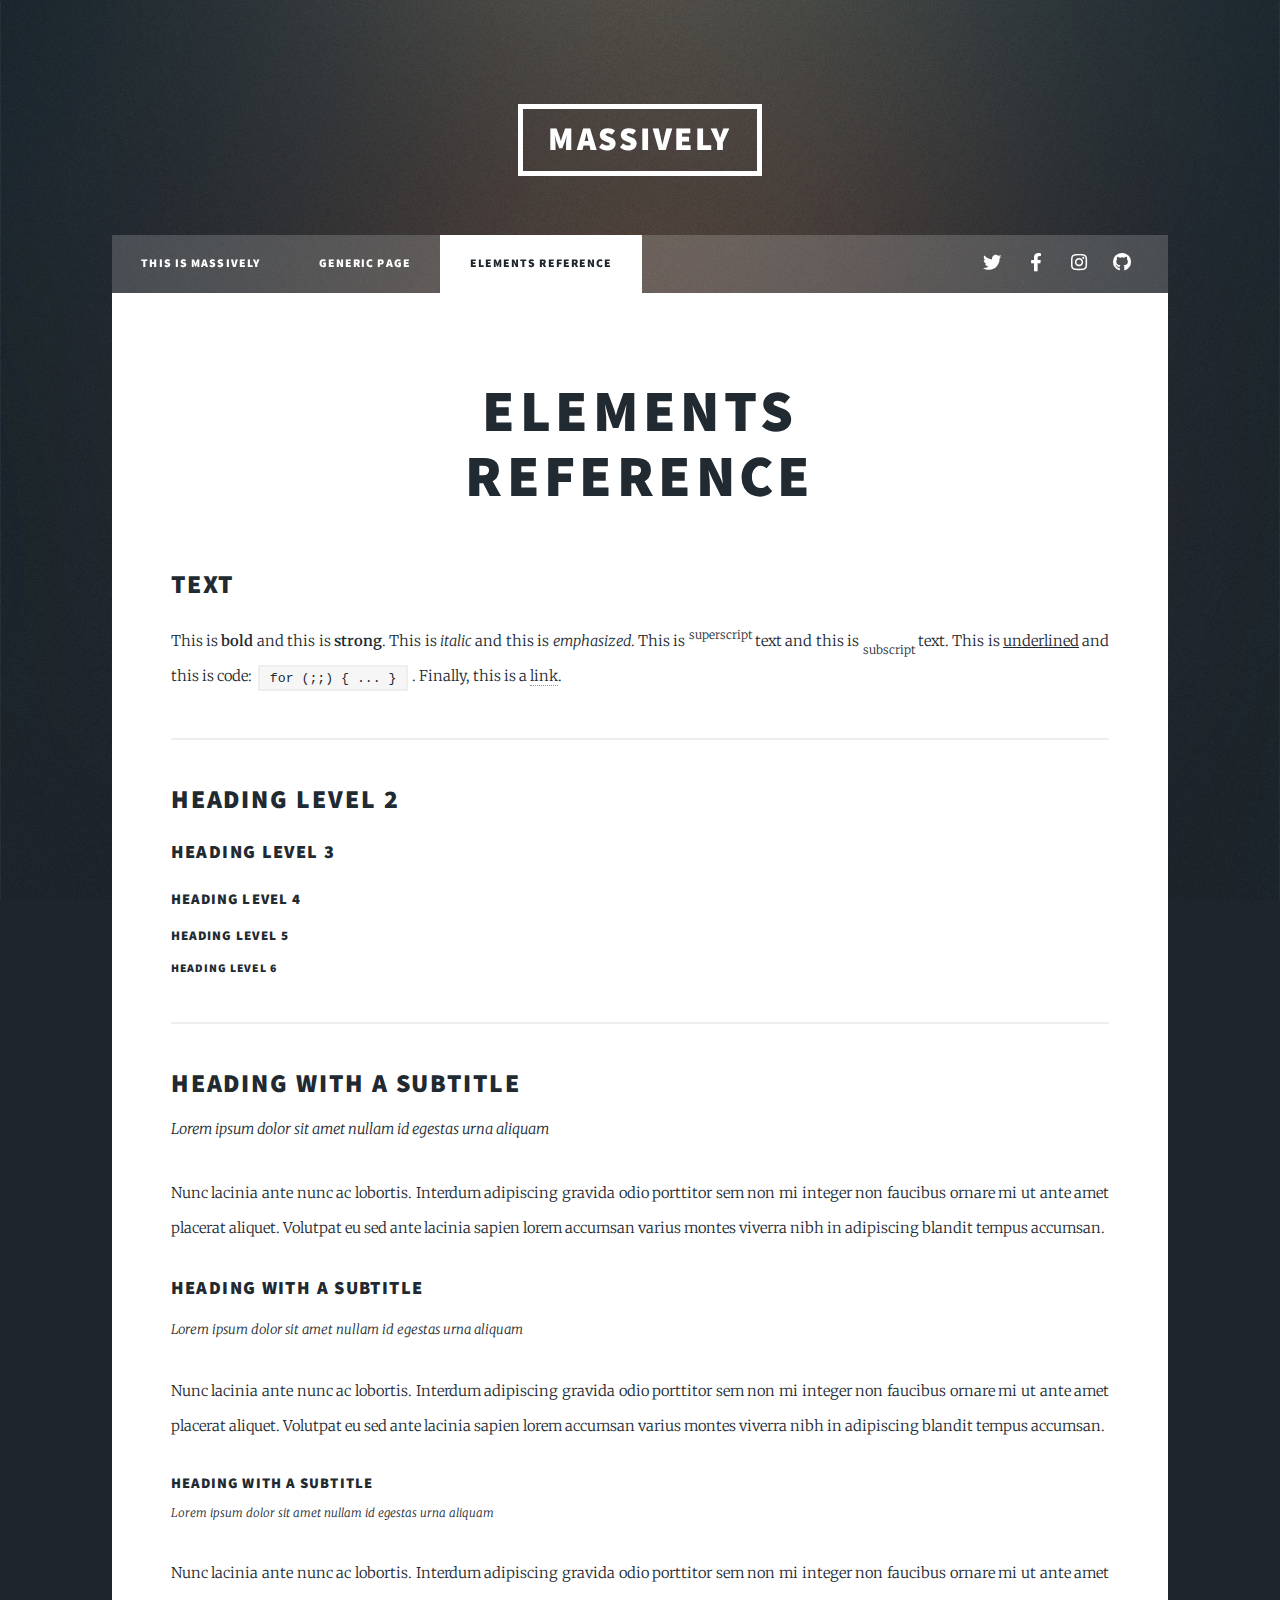
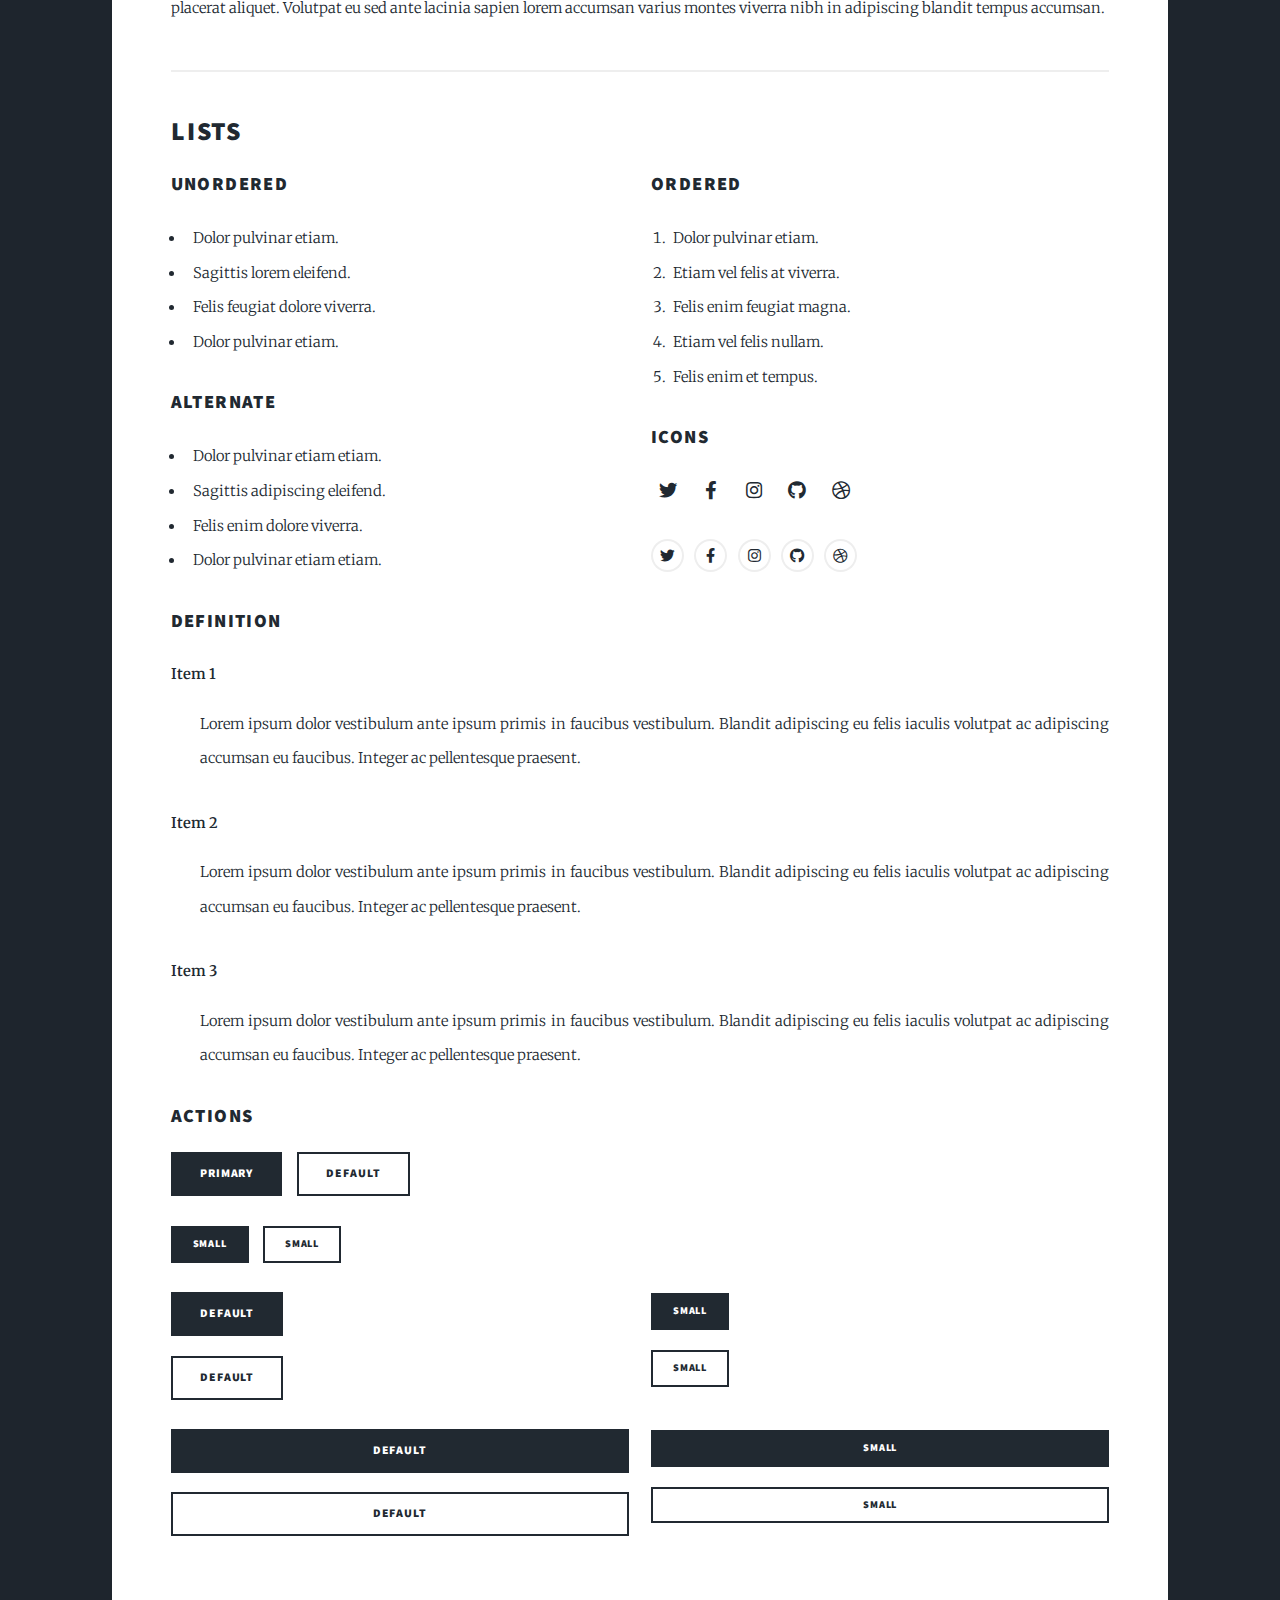
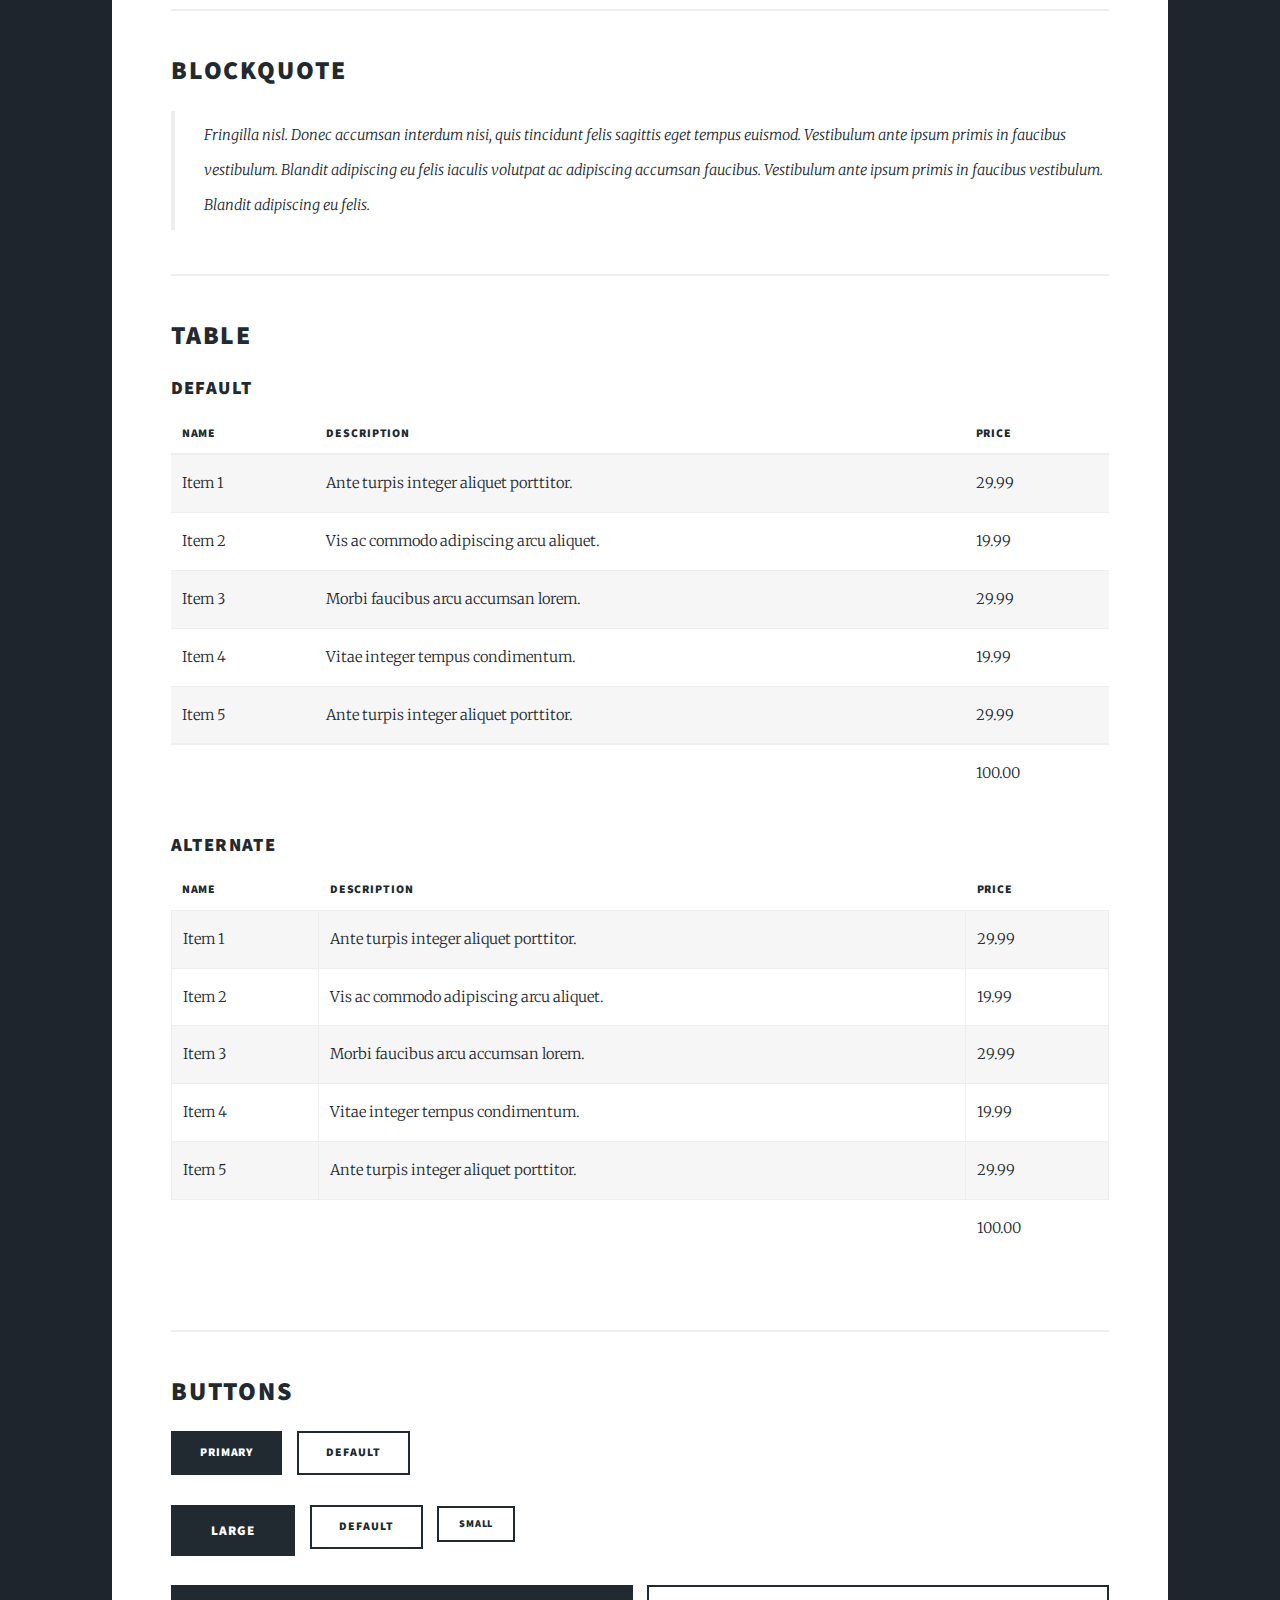
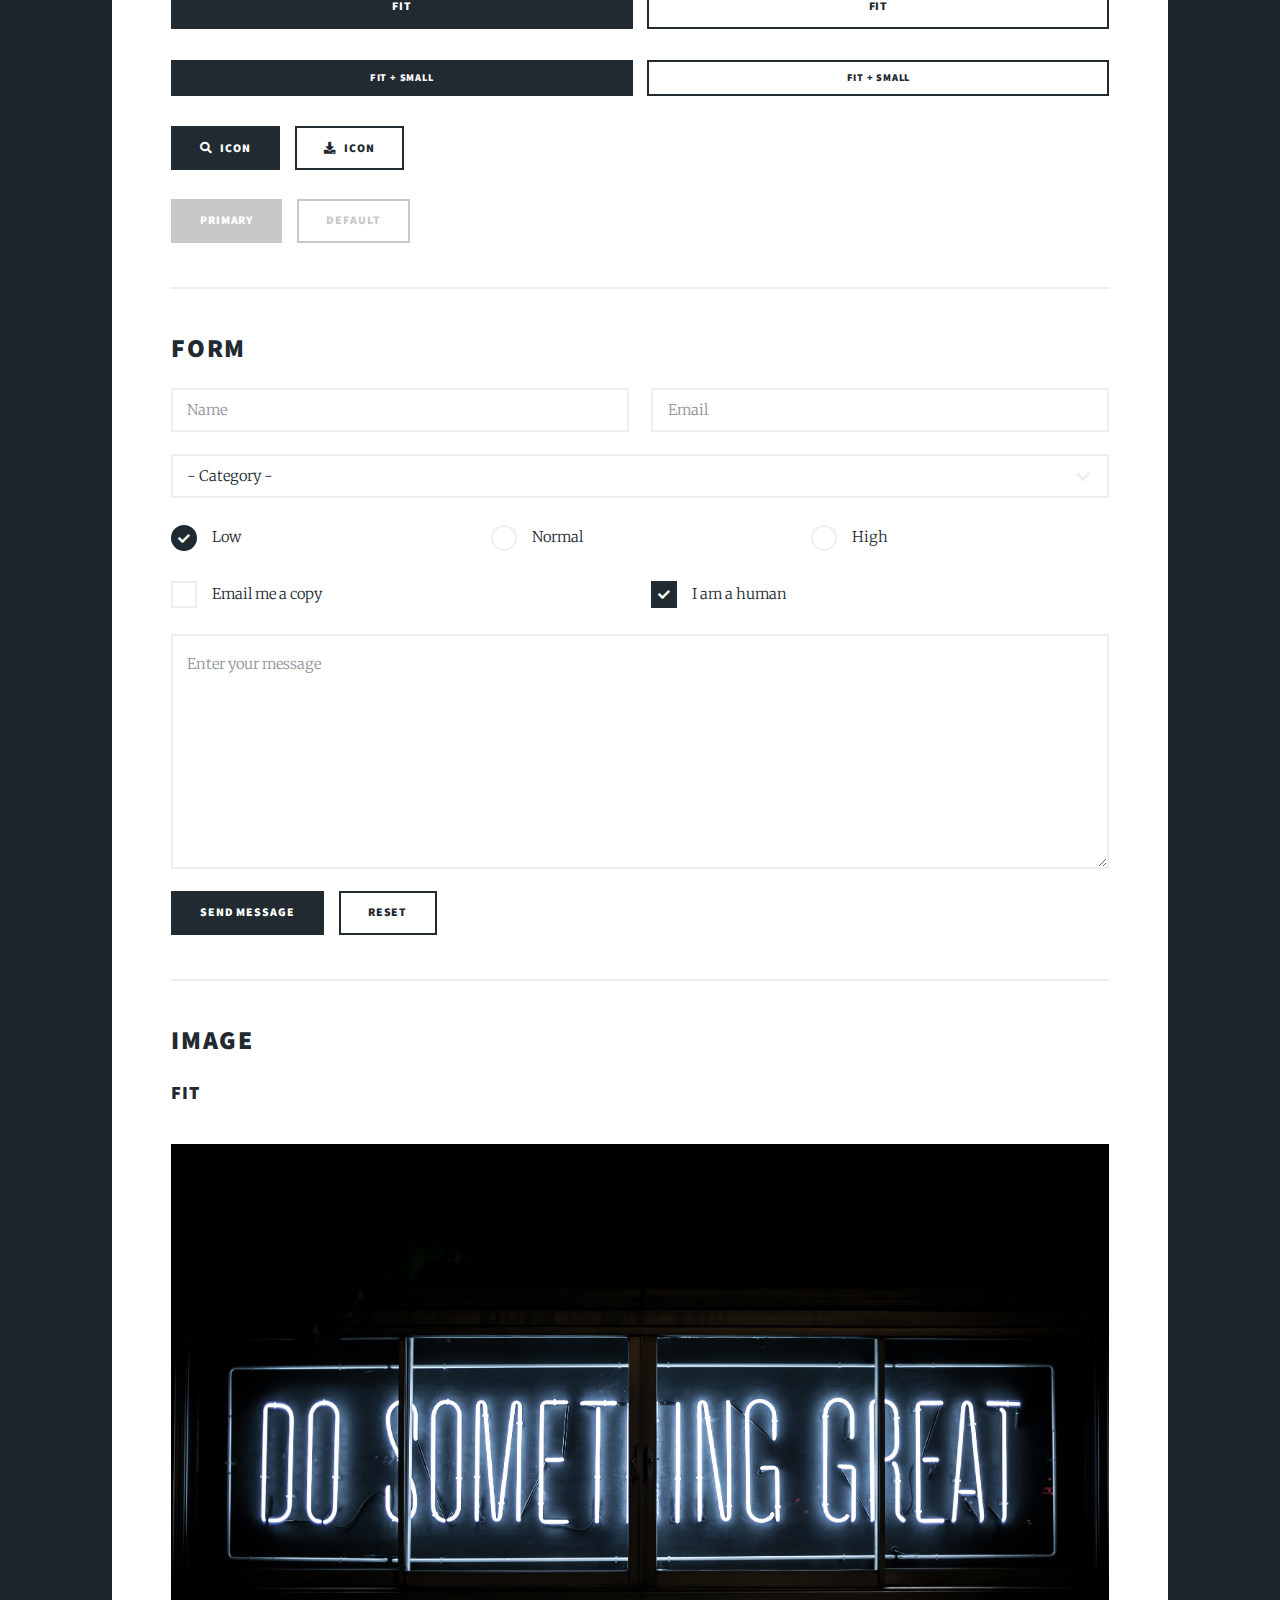
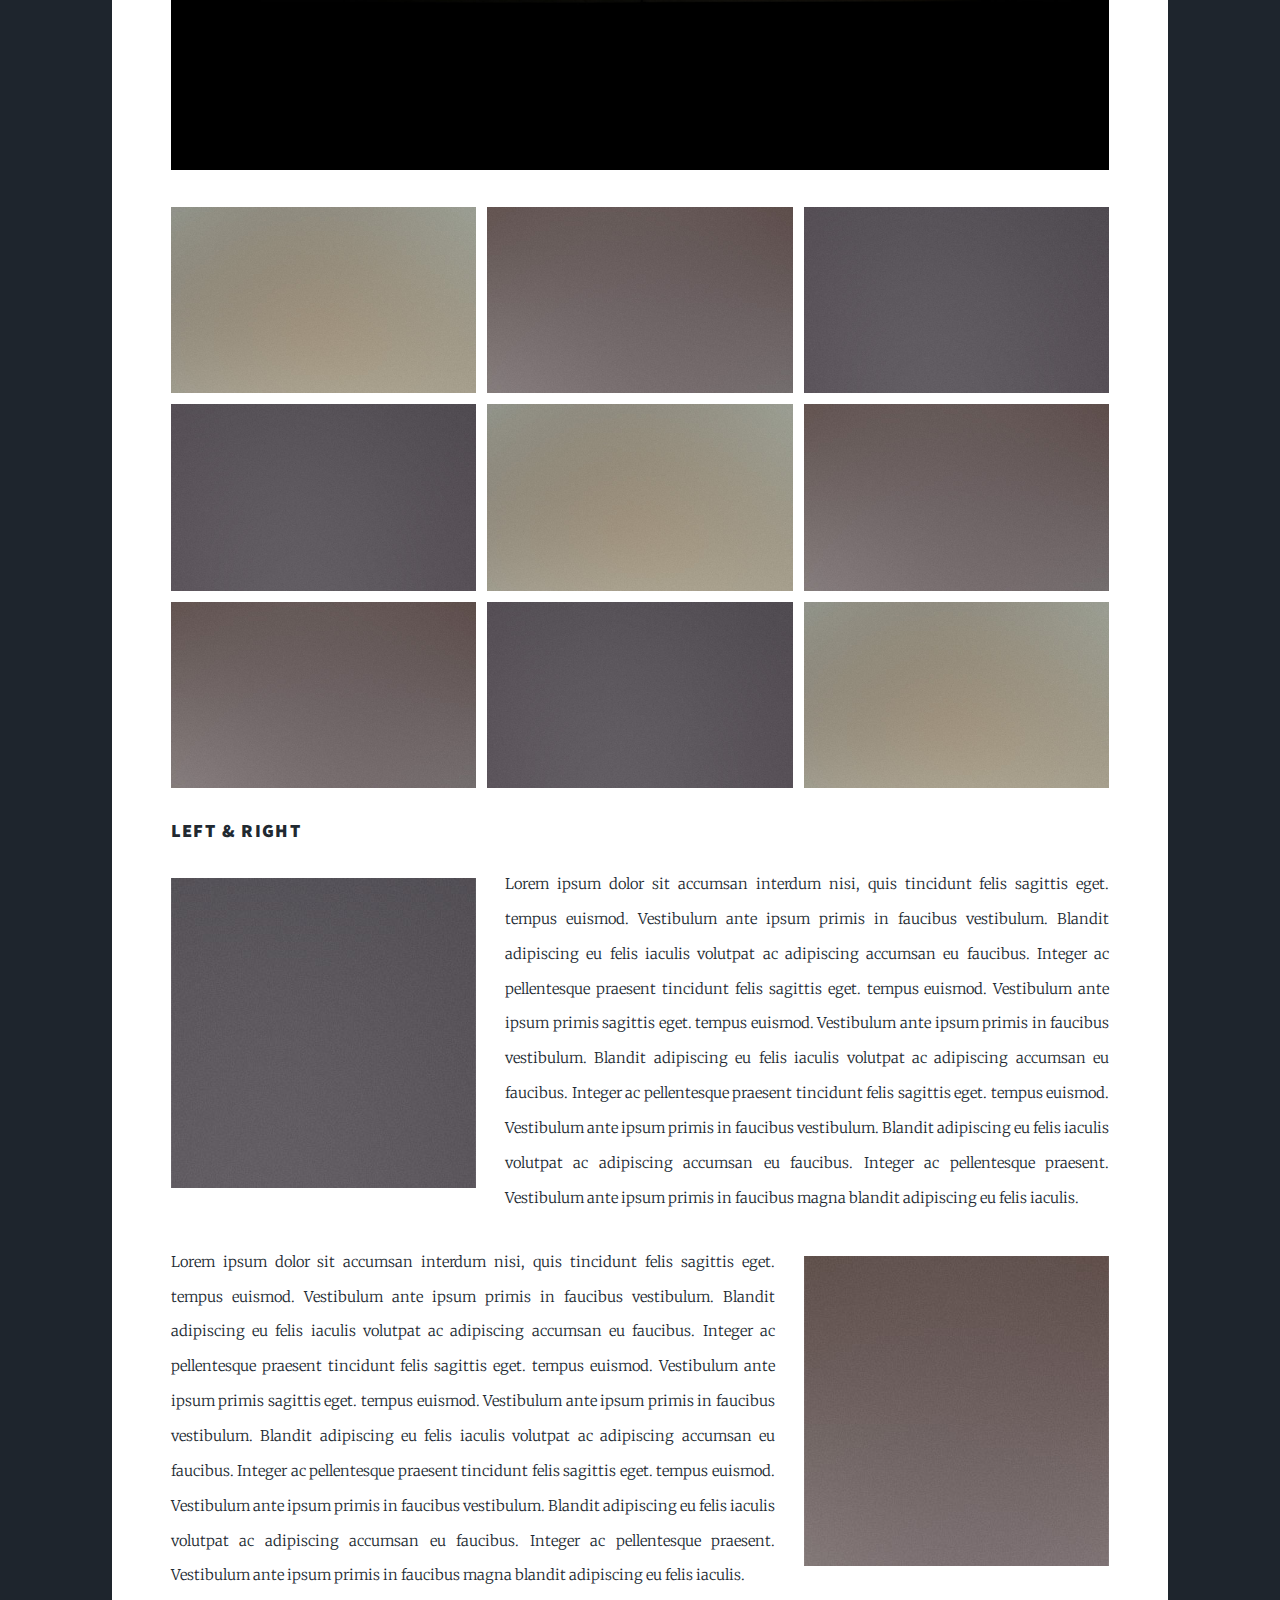
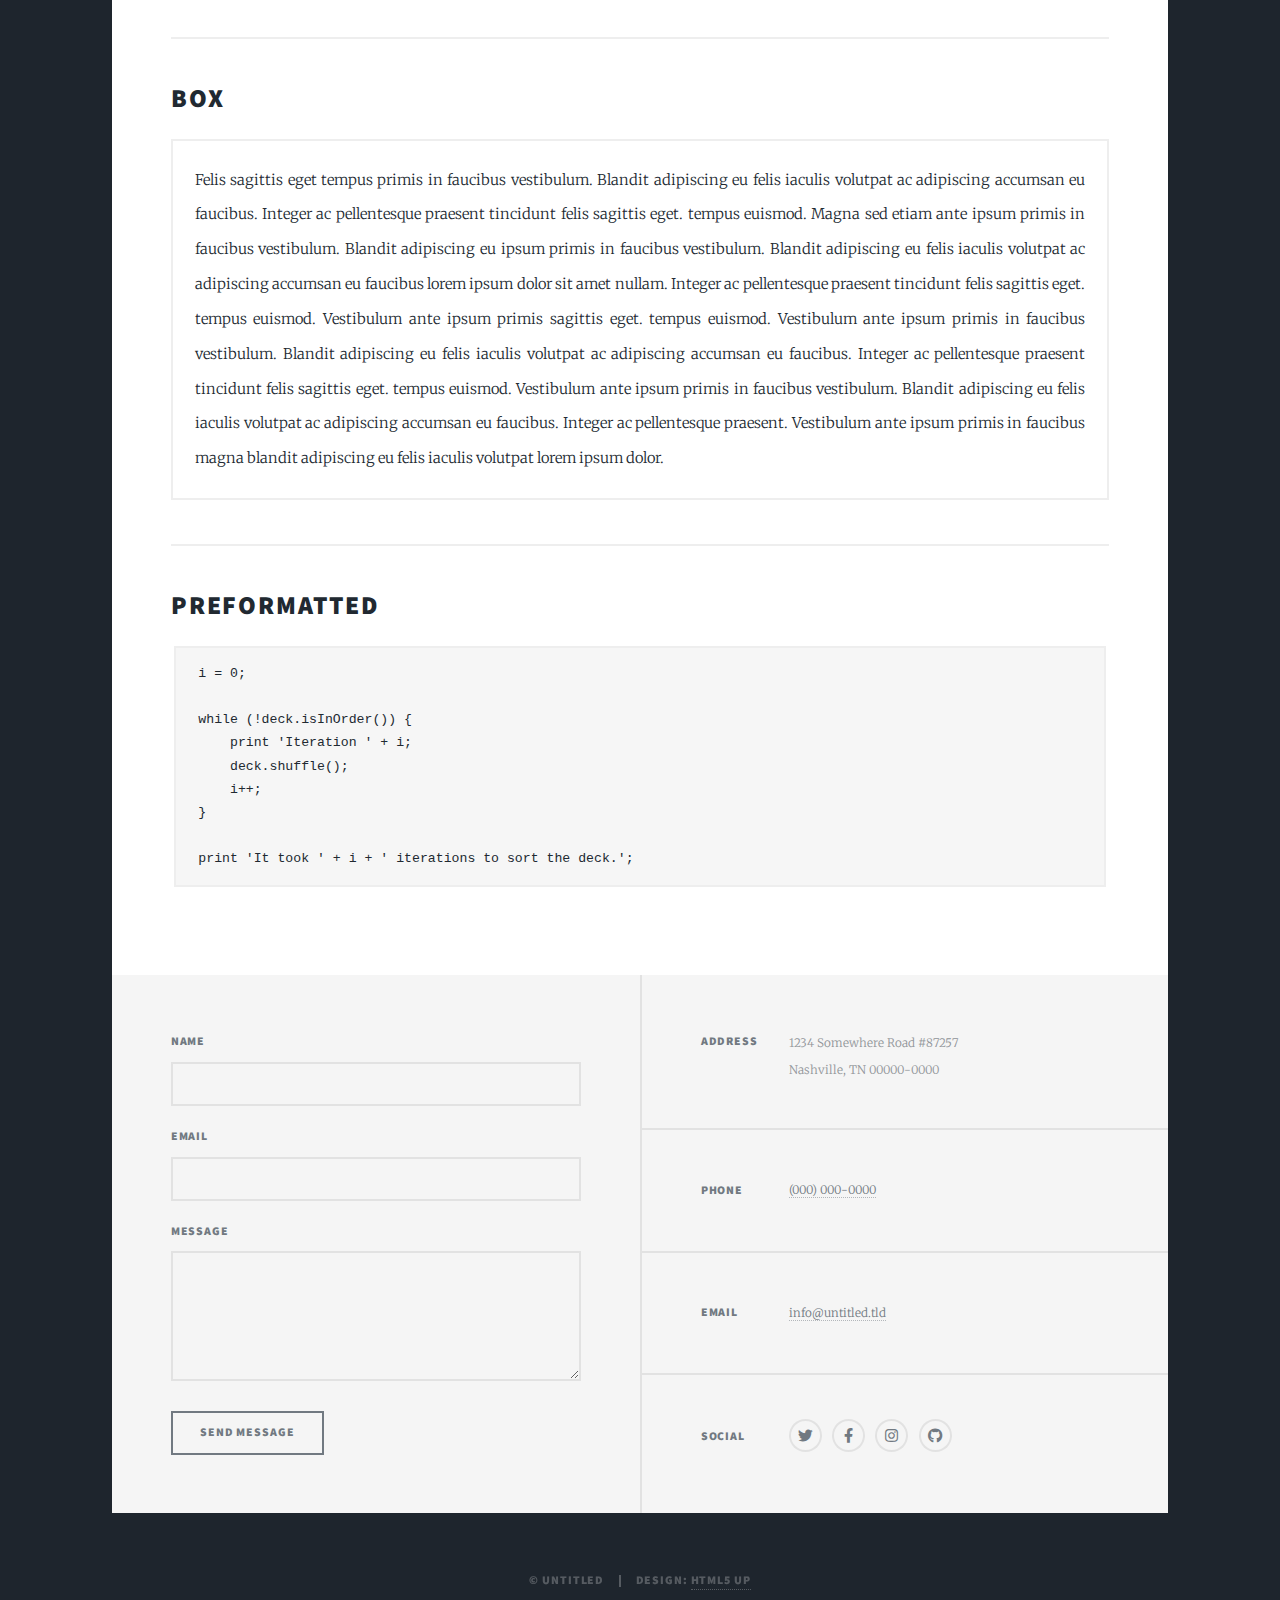
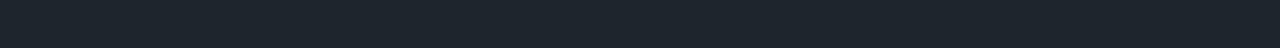
==== commit e3d3b64f: "Pushing updates" ====
--- a/elements.html
+++ b/elements.html
@@ -381,7 +381,7 @@
 									<h2>Image</h2>
 
 									<h3>Fit</h3>
-									<span class="image fit"><img src="images/pic01.jpg" alt="" /></span>
+									<span class="image fit"><img src="images/landing.jpg" alt="" /></span>
 									<div class="box alt">
 										<div class="row gtr-50 gtr-uniform">
 											<div class="col-4"><span class="image fit"><img src="images/pic02.jpg" alt="" /></span></div>
